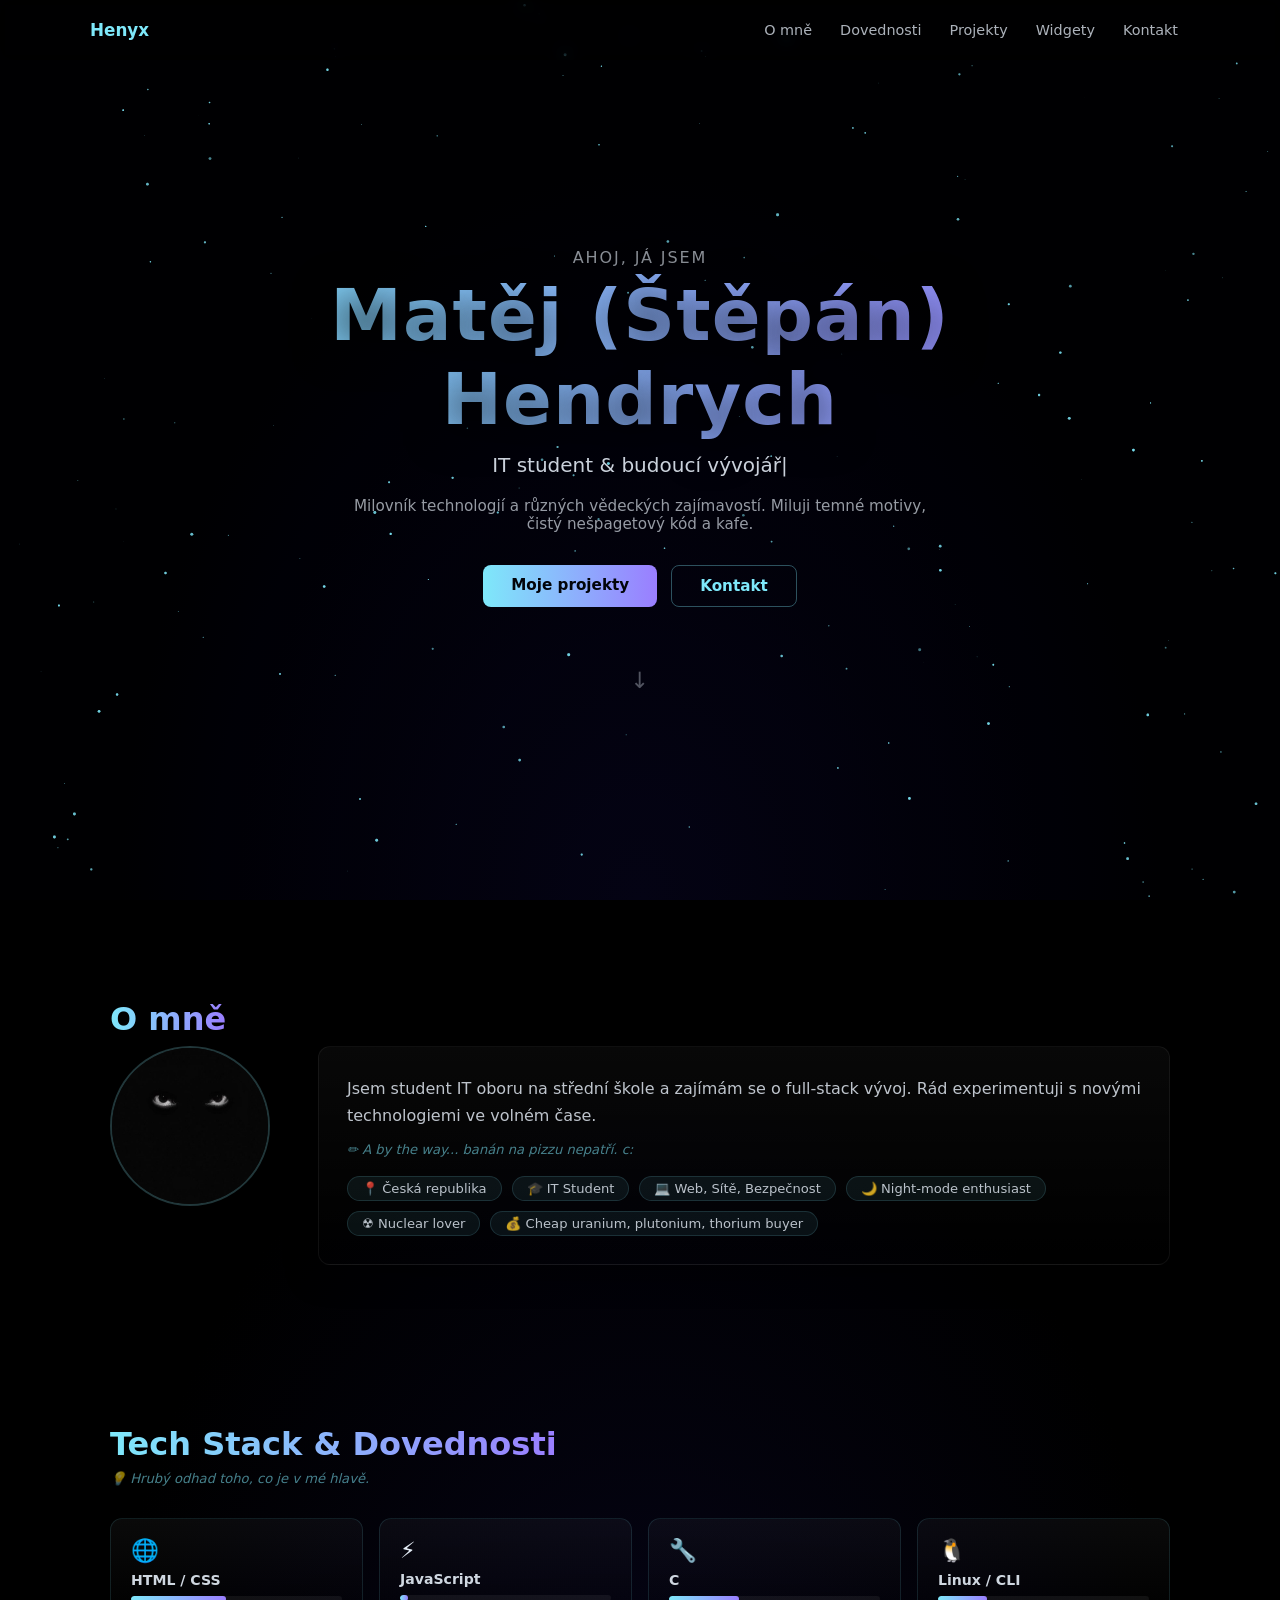
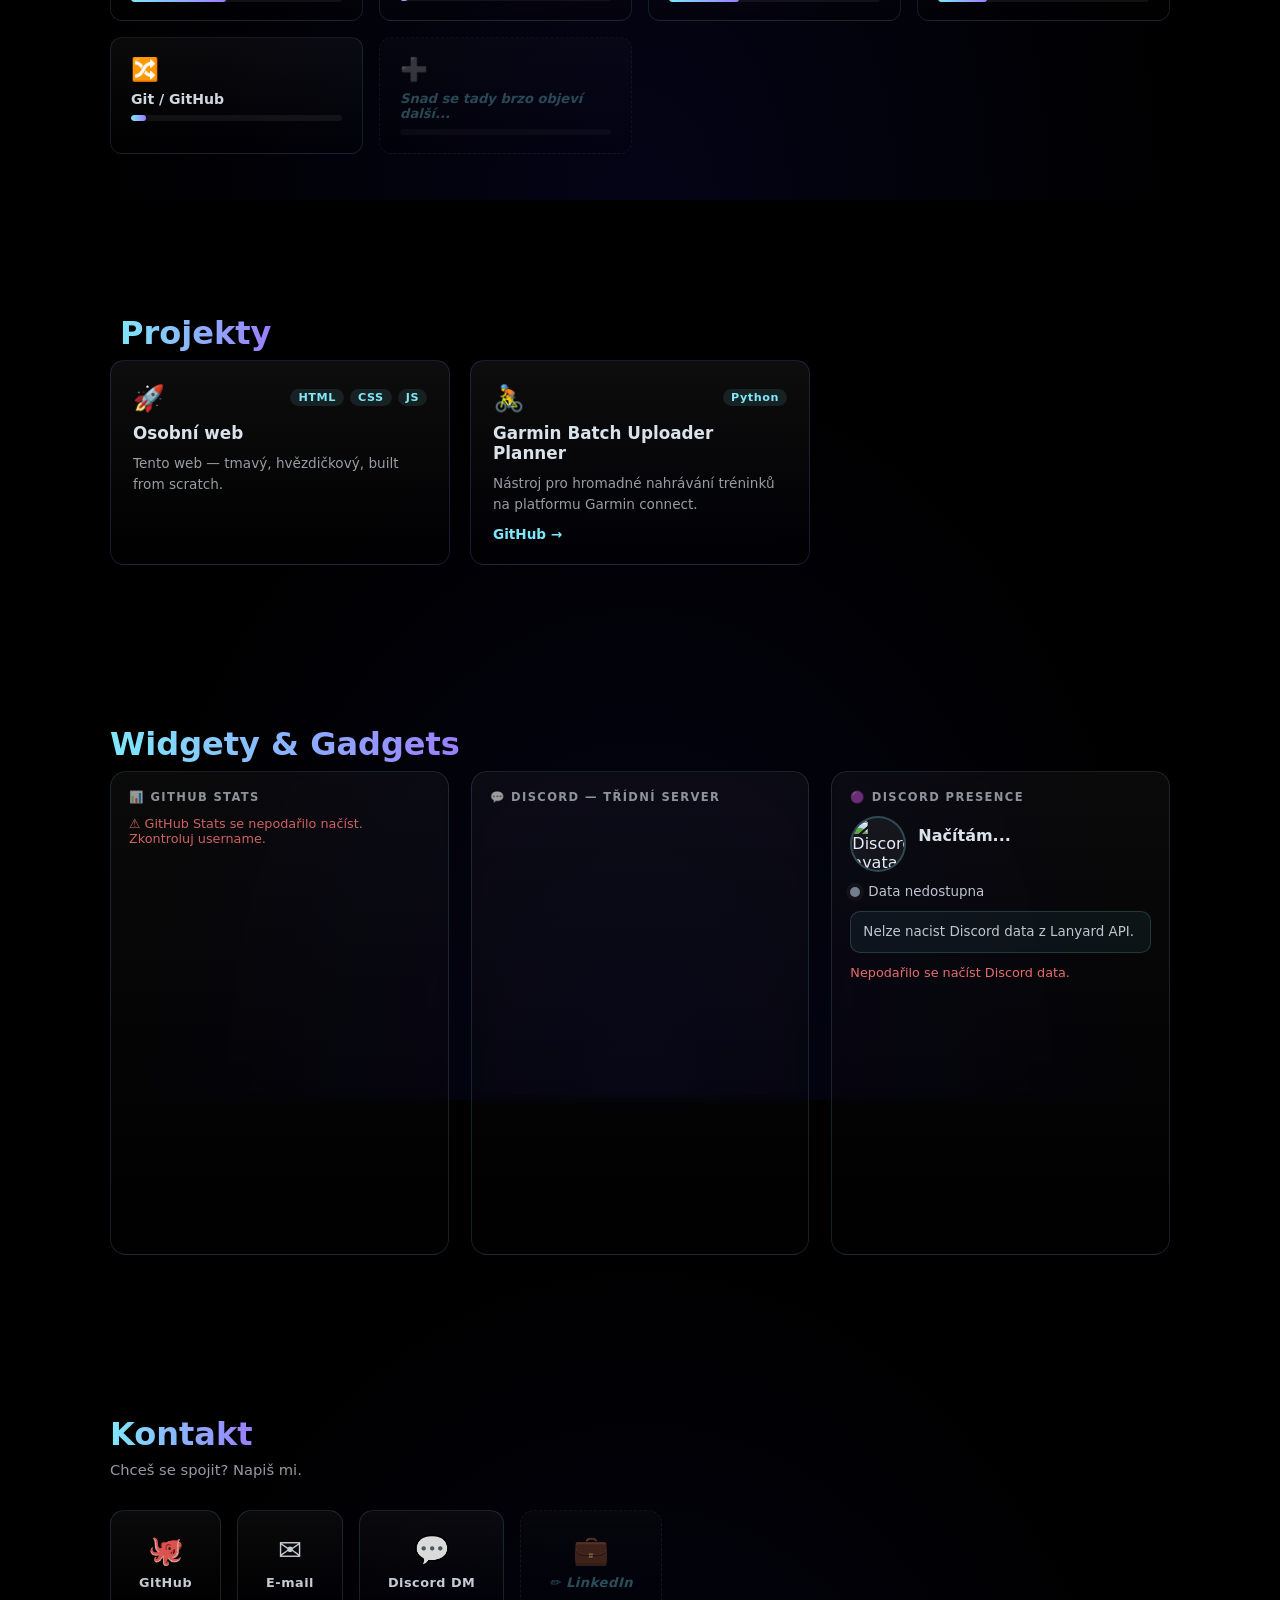
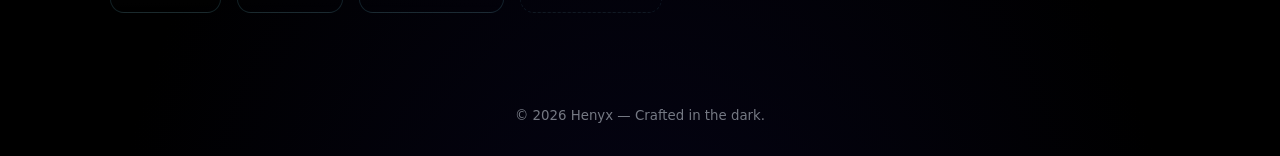
==== index.html @ 8e2908a2 "Cosmetic changes in Discord Presence and Github Stats" ====
<!DOCTYPE html>
<html lang="cs">

<head>
    <meta charset="utf-8">
    <meta name="viewport" content="width=device-width, initial-scale=1">
    <title>Henyx a.k.a. Štěpán</title>
    <link rel="stylesheet" href="style.css">
</head>

<body>
    <canvas id="starfield" aria-hidden="true"></canvas>

    <header class="site-header">
        <nav class="nav">
            <a class="logo" href="#hero">Henyx</a>
            <button class="nav-toggle" aria-label="Otevřít menu" aria-expanded="false">
                <span></span><span></span><span></span>
            </button>
            <div class="nav-links">
                <a href="#about">O mně</a>
                <a href="#skills">Dovednosti</a>
                <a href="#projects">Projekty</a>
                <a href="#gadgets">Widgety</a>
                <a href="#contact">Kontakt</a>
            </div>
        </nav>
    </header>

    <main class="content">

        <!-- ═══════════════════ HERO ═══════════════════ -->
        <section id="hero" class="hero">
            <p class="hero-eyebrow">Ahoj, já jsem</p>
            <h1 class="name">Matěj (Štěpán) Hendrych</h1>
            <p class="tag">
                IT student&nbsp;&amp;&nbsp;<span class="typewriter" id="typewriter"></span>
            </p>
            <p class="note">Milovník technologií a různých vědeckých zajímavostí. Miluji temné motivy, čistý nešpagetový
                kód a kafe.</p>
            <div class="hero-cta">
                <a class="btn btn--primary" href="#projects">Moje projekty</a>
                <a class="btn btn--ghost" href="#contact">Kontakt</a>
            </div>
            <div class="scroll-hint" aria-hidden="true">↓</div>
        </section>

        <!-- ═══════════════════ O MNĚ ═══════════════════ -->
        <section id="about" class="section">
            <h2 class="section-title">O mně</h2>
            <div class="about-grid">
                <img class="about-avatar" src="profilePicture.jpg" alt="Profilová fotka Matěje (Štěpána) Hendrycha">
                <div class="about-text panel">
                    <p>
                        Jsem student IT oboru na střední škole a zajímám se o full-stack vývoj.
                        Rád experimentuji s novými technologiemi ve volném čase.
                    </p>
                    <p class="placeholder-note">✏️ <em>A by the way... banán na pizzu nepatří.&nbsp;c:</em></p>
                    <ul class="about-facts">
                        <li>📍 Česká republika</li>
                        <li>🎓 IT Student</li>
                        <li>💻 Web, Sítě, Bezpečnost</li>
                        <li>🌙 Night-mode enthusiast</li>
                        <li>☢️ Nuclear lover</li>
                        <li>💰 Cheap uranium, plutonium, thorium buyer</li>
                    </ul>
                </div>
            </div>
        </section>

        <!-- ═══════════════════ DOVEDNOSTI ═══════════════════ -->
        <section id="skills" class="section">
            <h2 class="section-title">Tech Stack &amp; Dovednosti</h2>
            <p class="section-sub placeholder-note">💡 <em>Hrubý odhad toho, co je v mé hlavě.</em></p>
            <div class="skills-grid">
                <div class="skill-card">
                    <span class="skill-icon">🌐</span>
                    <span class="skill-name">HTML / CSS</span>
                    <div class="skill-bar" role="progressbar" aria-valuenow="80" aria-valuemin="0" aria-valuemax="100">
                        <div class="skill-fill" style="--pct:45%"></div>
                    </div>
                </div>
                <div class="skill-card">
                    <span class="skill-icon">⚡</span>
                    <span class="skill-name">JavaScript</span>
                    <div class="skill-bar" role="progressbar" aria-valuenow="65" aria-valuemin="0" aria-valuemax="100">
                        <div class="skill-fill" style="--pct:4%"></div>
                    </div>
                </div>
                <div class="skill-card">
                    <span class="skill-icon">🔧</span>
                    <span class="skill-name">C</span>
                    <div class="skill-bar" role="progressbar" aria-valuenow="55" aria-valuemin="0" aria-valuemax="100">
                        <div class="skill-fill" style="--pct:33%"></div>
                    </div>
                </div>
                <div class="skill-card">
                    <span class="skill-icon">🐧</span>
                    <span class="skill-name">Linux / CLI</span>
                    <div class="skill-bar" role="progressbar" aria-valuenow="60" aria-valuemin="0" aria-valuemax="100">
                        <div class="skill-fill" style="--pct:23%"></div>
                    </div>
                </div>
                <div class="skill-card">
                    <span class="skill-icon">🔀</span>
                    <span class="skill-name">Git / GitHub</span>
                    <div class="skill-bar" role="progressbar" aria-valuenow="70" aria-valuemin="0" aria-valuemax="100">
                        <div class="skill-fill" style="--pct:7%"></div>
                    </div>
                </div>
                <div class="skill-card skill-card--placeholder">
                    <span class="skill-icon">➕</span>
                    <span class="skill-name placeholder-note">Snad se tady brzo objeví další...</span>
                    <div class="skill-bar">
                        <div class="skill-fill" style="--pct:0%"></div>
                    </div>
                </div>
            </div>
        </section>

        <!-- ═══════════════════ PROJEKTY ═══════════════════ -->
        <section id="projects" class="section">
            <h2 class="section-title section-title--offset">Projekty</h2>
            <div class="projects-grid">
                <article class="project-card">
                    <div class="project-card__header">
                        <span class="project-icon">🚀</span>
                        <div class="project-tags">
                            <span class="tag-chip">HTML</span>
                            <span class="tag-chip">CSS</span>
                            <span class="tag-chip">JS</span>
                        </div>
                    </div>
                    <h3 class="project-title">Osobní web</h3>
                    <p class="project-desc">Tento web — tmavý, hvězdičkový, built from scratch.</p>
                </article>

                <article class="project-card">
                    <div class="project-card__header">
                        <span class="project-icon">🚴</span>
                        <div class="project-tags">
                            <span class="tag-chip">Python</span>
                        </div>
                    </div>
                    <h3 class="project-title">Garmin Batch Uploader Planner</h3>
                    <p class="project-desc">Nástroj pro hromadné nahrávání tréninků na platformu Garmin connect.</p>
                    <a class="project-link" href="https://github.com/stepanhendrych/garmin-batch-uploader-planner" target="_blank"
                        rel="noopener">GitHub →</a>
                </article>
            </div>
        </section>

        <!-- ═══════════════════ GADGETS / WIDGETY ═══════════════════ -->
        <section id="gadgets" class="section">
            <h2 class="section-title">Widgety &amp; Gadgets</h2>

            <div class="gadgets-grid">

                <!-- GitHub Stats -->
                <div class="gadget-card">
                    <div class="gadget-card__label">
                        <span>📊</span> GitHub Stats
                    </div>
                    <img class="github-stats-img"
                        src="https://github-readme-stats.vercel.app/api?username=stepanhendrych&show_icons=true&theme=dark"
                        alt="GitHub Stats" loading="lazy"
                        onerror="this.closest('.gadget-card').classList.add('gadget-card--error')">
                    <img class="github-stats-img"
                        src="https://github-readme-stats.vercel.app/api/top-langs/?username=stepanhendrych&layout=compact&theme=tokyonight&hide_border=true&bg_color=00000000&title_color=7ee8fa&text_color=e6eef8&langs_count=6"
                        alt="Nejpoužívanější jazyky" loading="lazy"
                        onerror="this.closest('.gadget-card').classList.add('gadget-card--error')">
                    <div class="gadget-card__error-msg">⚠️ GitHub Stats se nepodařilo načíst. Zkontroluj username.</div>
                </div>

                <!-- Discord -->
                <div class="gadget-card gadget-card--discord">
                    <div class="gadget-card__label"><span>💬</span> Discord — třídní server</div>
                    <iframe src="https://discord.com/widget?id=1414512026885034037&theme=dark" allowtransparency="true"
                        frameborder="0" title="Discord třídní server"
                        sandbox="allow-popups allow-popups-to-escape-sandbox allow-same-origin allow-scripts"
                        loading="lazy">
                    </iframe>
                </div>

                <!-- Discord Presence (Lanyard) -->
                <div class="gadget-card discord-presence" id="discord-presence">
                    <div class="gadget-card__label"><span>🟣</span> Discord Presence</div>
                    <div class="discord-presence__head">
                        <img class="discord-presence__avatar" id="discord-avatar" src="https://cdn.discordapp.com/embed/avatars/0.png"
                            alt="Discord avatar" loading="lazy">
                        <div>
                            <p class="discord-presence__name" id="discord-name">Načítám...</p>
                            <p class="discord-presence__username" id="discord-username">&nbsp;</p>
                        </div>
                    </div>
                    <div class="discord-presence__status-row">
                        <span class="discord-presence__status-dot" id="discord-status-dot"></span>
                        <span class="discord-presence__status" id="discord-status">Načítám stav...</span>
                    </div>
                    <p class="discord-presence__activity" id="discord-activity">Čekám na data z Lanyard API...</p>
                    <p class="discord-presence__error" id="discord-error" hidden>Nepodařilo se načíst Discord data.</p>
                </div>

            </div>
        </section>

        <!-- ═══════════════════ KONTAKT ═══════════════════ -->
        <section id="contact" class="section">
            <h2 class="section-title">Kontakt</h2>
            <p class="section-sub">Chceš se spojit? Napiš mi.</p>
            <div class="contact-links">
                <a class="contact-card" href="https://github.com/stepanhendrych" target="_blank" rel="noopener">
                    <span class="contact-card__icon">🐙</span>
                    <span class="contact-card__label">GitHub</span>
                </a>
                <a class="contact-card" href="mailto:it2531@sspu-opava.cz">
                    <span class="contact-card__icon">✉️</span>
                    <span class="contact-card__label">E-mail</span>
                </a>
                <a class="contact-card" href="discord://-/users/1417165070214889550"
                    aria-label="Discord DM">
                    <span class="contact-card__icon">💬</span>
                    <span class="contact-card__label">Discord DM</span>
                </a>
                <a class="contact-card contact-card--placeholder" href="#contact"
                    aria-label="LinkedIn placeholder — doplň odkaz">
                    <span class="contact-card__icon">💼</span>
                    <span class="contact-card__label placeholder-note">✏️ LinkedIn</span>
                </a>
            </div>
        </section>

    </main>

    <footer class="site-footer">
        <small>© <span id="year"></span> Henyx — Crafted in the dark.</small>
    </footer>

    <script src="script.js" defer></script>
</body>

</html>
---- style.css ----
:root {
  --accent: #7ee8fa; /* cyan-ish */
  --accent-2: #9a7eff; /* violet */
  --bg-1: #02040a;
  --bg-2: #050417;
  --glass: rgba(255, 255, 255, 0.04);
}

* {
  box-sizing: border-box;
}
html {
  scroll-behavior: smooth;
}
html,
body {
  height: 100%;
  margin: 0;
  font-family:
    Inter,
    system-ui,
    -apple-system,
    "Segoe UI",
    Roboto,
    "Helvetica Neue",
    Arial;
}
body {
  background: radial-gradient(ellipse at bottom, var(--bg-2) 0%, #000 60%);
  color: #e6eef8;
  overflow-x: hidden;
}

/* canvas starfield sits behind content */
#starfield {
  position: fixed;
  inset: 0;
  z-index: 0;
  display: block;
  width: 100%;
  height: 100%;
}

/* ── Header & Nav ── */
.site-header {
  position: fixed;
  top: 0;
  left: 0;
  right: 0;
  z-index: 3;
  padding: 18px 28px;
  background: linear-gradient(180deg, rgba(0, 0, 0, 0.35), transparent);
  backdrop-filter: blur(8px);
}
.nav {
  max-width: 1100px;
  margin: 0 auto;
  display: flex;
  align-items: center;
  justify-content: space-between;
}
.logo {
  color: var(--accent);
  text-decoration: none;
  font-weight: 700;
  font-size: 1.05rem;
  flex-shrink: 0;
}
.nav-links {
  display: flex;
  align-items: center;
  gap: 4px;
}
.nav-links a {
  color: rgba(230, 238, 248, 0.75);
  text-decoration: none;
  padding: 4px 12px;
  border-radius: 6px;
  font-size: 0.9rem;
  transition:
    color 0.2s,
    background 0.2s;
}
.nav-links a:hover {
  color: var(--accent);
  background: rgba(126, 232, 250, 0.08);
}
.nav-links a.active {
  color: var(--accent);
}

/* hamburger */
.nav-toggle {
  display: none;
  flex-direction: column;
  justify-content: space-between;
  width: 26px;
  height: 18px;
  background: none;
  border: none;
  cursor: pointer;
  padding: 0;
  z-index: 10;
}
.nav-toggle span {
  display: block;
  height: 2px;
  background: var(--accent);
  border-radius: 2px;
  transition:
    transform 0.3s,
    opacity 0.3s;
}
.nav-toggle.open span:nth-child(1) {
  transform: translateY(8px) rotate(45deg);
}
.nav-toggle.open span:nth-child(2) {
  opacity: 0;
}
.nav-toggle.open span:nth-child(3) {
  transform: translateY(-8px) rotate(-45deg);
}

/* ── Main layout ── */
.content {
  position: relative;
  z-index: 2;
  max-width: 1100px;
  margin: 0 auto;
  padding: 0 20px;
}

/* ── Sections ── */
.section {
  padding: 100px 0 60px;
}
.section-title {
  font-size: 2rem;
  font-weight: 700;
  margin: 0 0 8px;
  color: transparent;
  background: linear-gradient(90deg, var(--accent), var(--accent-2));
  -webkit-background-clip: text;
  background-clip: text;
  display: inline-block;
}
.section-title--offset {
  margin-left: 10px;
}
.section-sub {
  color: rgba(230, 238, 248, 0.65);
  font-size: 0.92rem;
  margin: 0 0 32px;
}

/* ── Hero ── */
.hero {
  min-height: 100vh;
  display: flex;
  flex-direction: column;
  align-items: center;
  justify-content: center;
  text-align: center;
  padding: 100px 20px 60px;
}
.hero-eyebrow {
  margin: 0 0 6px;
  font-size: 1rem;
  color: rgba(230, 238, 248, 0.6);
  letter-spacing: 0.12em;
  text-transform: uppercase;
}
.name {
  font-size: clamp(2.4rem, 6vw, 4.5rem);
  margin: 0 0 12px;
  letter-spacing: 1px;
  text-shadow: 0 8px 40px rgba(0, 0, 0, 0.85);
  color: transparent;
  background: linear-gradient(90deg, var(--accent), var(--accent-2));
  -webkit-background-clip: text;
  background-clip: text;
}
.tag {
  margin: 0 0 20px;
  color: rgba(230, 238, 248, 0.88);
  font-size: 1.25rem;
}
.note {
  margin: 0 0 32px;
  color: rgba(230, 238, 248, 0.65);
  max-width: 580px;
  font-size: 0.95rem;
}

.typewriter::after {
  content: "|";
  animation: blink 0.7s infinite;
}
@keyframes blink {
  0%,
  100% {
    opacity: 1;
  }
  50% {
    opacity: 0;
  }
}

.hero-cta {
  display: flex;
  gap: 14px;
  flex-wrap: wrap;
  justify-content: center;
  margin-bottom: 60px;
}
.btn {
  display: inline-block;
  padding: 11px 28px;
  border-radius: 8px;
  font-size: 0.95rem;
  font-weight: 600;
  text-decoration: none;
  transition:
    transform 0.15s,
    box-shadow 0.15s;
}
.btn--primary {
  background: linear-gradient(90deg, var(--accent), var(--accent-2));
  color: #02040a;
}
.btn--primary:hover {
  transform: translateY(-2px);
  box-shadow: 0 8px 28px rgba(126, 232, 250, 0.3);
}
.btn--ghost {
  border: 1px solid rgba(126, 232, 250, 0.35);
  color: var(--accent);
}
.btn--ghost:hover {
  background: rgba(126, 232, 250, 0.08);
  transform: translateY(-2px);
}

.scroll-hint {
  color: rgba(230, 238, 248, 0.35);
  font-size: 1.4rem;
  animation: bounce 2s infinite;
}
@keyframes bounce {
  0%,
  100% {
    transform: translateY(0);
  }
  50% {
    transform: translateY(8px);
  }
}

/* ── About ── */
.about-grid {
  display: grid;
  grid-template-columns: 180px 1fr;
  gap: 28px;
  align-items: start;
}
.about-avatar {
  width: 160px;
  height: 160px;
  border-radius: 50%;
  display: block;
  object-fit: cover;
  border: 2px solid rgba(126, 232, 250, 0.2);
  box-shadow: 0 18px 40px rgba(0, 0, 0, 0.28);
  background: var(--glass);
}
.about-text {
  padding: 22px 26px;
}
.about-text p {
  margin: 0 0 10px;
  color: rgba(230, 238, 248, 0.82);
  line-height: 1.7;
}
.about-facts {
  list-style: none;
  padding: 0;
  margin: 14px 0 0;
  display: flex;
  flex-wrap: wrap;
  gap: 10px;
}
.about-facts li {
  background: rgba(126, 232, 250, 0.07);
  border: 1px solid rgba(126, 232, 250, 0.14);
  border-radius: 999px;
  padding: 4px 14px;
  font-size: 0.82rem;
  color: rgba(230, 238, 248, 0.8);
}

/* ── Skills ── */
.skills-grid {
  display: grid;
  grid-template-columns: repeat(auto-fill, minmax(230px, 1fr));
  gap: 16px;
}
.skill-card {
  background: linear-gradient(
    180deg,
    rgba(255, 255, 255, 0.04),
    rgba(0, 0, 0, 0.2)
  );
  border: 1px solid rgba(126, 232, 250, 0.12);
  border-radius: 12px;
  padding: 18px 20px;
  display: flex;
  flex-direction: column;
  gap: 8px;
  transition:
    border-color 0.2s,
    box-shadow 0.2s;
}
.skill-card:hover {
  border-color: rgba(126, 232, 250, 0.3);
  box-shadow: 0 0 20px rgba(126, 232, 250, 0.08);
}
.skill-card--placeholder {
  opacity: 0.55;
  border-style: dashed;
}
.skill-icon {
  font-size: 1.4rem;
}
.skill-name {
  font-size: 0.88rem;
  font-weight: 600;
  color: rgba(230, 238, 248, 0.9);
}
.skill-bar {
  height: 6px;
  background: rgba(255, 255, 255, 0.06);
  border-radius: 999px;
  overflow: hidden;
}
.skill-fill {
  height: 100%;
  width: var(--pct);
  background: linear-gradient(90deg, var(--accent), var(--accent-2));
  border-radius: 999px;
  transition: width 1.2s cubic-bezier(0.2, 0.9, 0.2, 1);
}

/* ── Projects ── */
.projects-grid {
  display: grid;
  grid-template-columns: repeat(auto-fill, minmax(260px, 1fr));
  gap: 20px;
}
.project-card {
  background: linear-gradient(
    180deg,
    rgba(255, 255, 255, 0.05),
    rgba(0, 0, 0, 0.22)
  );
  border: 1px solid rgba(154, 126, 255, 0.18);
  border-radius: 14px;
  padding: 22px;
  display: flex;
  flex-direction: column;
  gap: 10px;
  transition:
    transform 0.2s,
    box-shadow 0.2s;
}
.project-card:hover {
  transform: translateY(-4px);
  box-shadow: 0 12px 40px rgba(154, 126, 255, 0.15);
}
.project-card__header {
  display: flex;
  align-items: center;
  justify-content: space-between;
}
.project-icon {
  font-size: 1.6rem;
}
.project-tags {
  display: flex;
  gap: 6px;
  flex-wrap: wrap;
}
.tag-chip {
  background: rgba(126, 232, 250, 0.1);
  color: var(--accent);
  font-size: 0.7rem;
  font-weight: 700;
  padding: 2px 8px;
  border-radius: 999px;
  letter-spacing: 0.05em;
}
.project-title {
  font-size: 1.05rem;
  font-weight: 700;
  margin: 0;
  color: rgba(230, 238, 248, 0.95);
}
.project-desc {
  font-size: 0.85rem;
  color: rgba(230, 238, 248, 0.65);
  margin: 0;
  line-height: 1.6;
  flex: 1;
}
.project-link {
  color: var(--accent);
  font-size: 0.85rem;
  font-weight: 600;
  text-decoration: none;
}
.project-link:hover {
  text-decoration: underline;
}

/* ── Gadgets ── */
.gadgets-grid {
  display: grid;
  grid-template-columns: repeat(auto-fill, minmax(320px, 1fr));
  gap: 22px;
}
.gadget-card {
  background: linear-gradient(
    180deg,
    rgba(255, 255, 255, 0.04),
    rgba(0, 0, 0, 0.25)
  );
  border: 1px solid rgba(126, 232, 250, 0.14);
  border-radius: 16px;
  padding: 18px;
  backdrop-filter: blur(6px);
  display: flex;
  flex-direction: column;
  gap: 12px;
}
.gadget-card--placeholder-widget {
  border-style: dashed;
  opacity: 0.75;
}
.gadget-card__label {
  font-size: 0.72rem;
  font-weight: 700;
  text-transform: uppercase;
  letter-spacing: 0.12em;
  color: rgba(230, 238, 248, 0.6);
  display: flex;
  align-items: center;
  gap: 6px;
}
.gadget-card__error-msg {
  display: none;
  font-size: 0.8rem;
  color: rgba(255, 120, 120, 0.8);
}
.gadget-card--error .gadget-card__error-msg {
  display: block;
}
.gadget-card--error .github-stats-img {
  display: none;
}

/* GitHub stats imgs */
.github-stats-img {
  display: block;
  width: 100%;
  border-radius: 10px;
}

/* Currently learning */
.learning-list {
  list-style: none;
  padding: 0;
  margin: 0;
  display: flex;
  flex-direction: column;
  gap: 10px;
}
.learning-list li {
  display: flex;
  align-items: center;
  gap: 8px;
  font-size: 0.85rem;
  color: rgba(230, 238, 248, 0.78);
}
.learning-dot {
  width: 8px;
  height: 8px;
  border-radius: 50%;
  background: var(--c);
  flex-shrink: 0;
}
.learning-progress {
  margin-left: auto;
  font-family: monospace;
  font-size: 0.8rem;
  color: rgba(230, 238, 248, 0.45);
}

/* Discord */
.gadget-card--discord iframe {
  width: 100%;
  height: 420px;
  border: 0;
  border-radius: 12px;
}

/* Discord presence */
.discord-presence__head {
  display: flex;
  align-items: center;
  gap: 12px;
}
.discord-presence__avatar {
  width: 56px;
  height: 56px;
  border-radius: 50%;
  border: 2px solid rgba(126, 232, 250, 0.25);
  background: rgba(255, 255, 255, 0.05);
  object-fit: cover;
}
.discord-presence__name {
  margin: 0;
  font-weight: 700;
  color: rgba(230, 238, 248, 0.95);
}
.discord-presence__username {
  margin: 2px 0 0;
  font-size: 0.82rem;
  color: rgba(230, 238, 248, 0.58);
}
.discord-presence__status-row {
  display: flex;
  align-items: center;
  gap: 8px;
}
.discord-presence__status-dot {
  width: 10px;
  height: 10px;
  border-radius: 50%;
  background: rgba(230, 238, 248, 0.35);
  box-shadow: 0 0 0 4px rgba(255, 255, 255, 0.04);
}
.discord-presence__status-dot.is-online {
  background: #3ba55d;
}
.discord-presence__status-dot.is-idle {
  background: #faa61a;
}
.discord-presence__status-dot.is-dnd {
  background: #ed4245;
}
.discord-presence__status-dot.is-offline {
  background: #747f8d;
}
.discord-presence__status {
  margin: 0;
  font-size: 0.84rem;
  color: rgba(230, 238, 248, 0.82);
}
.discord-presence__activity {
  margin: 0;
  padding: 10px 12px;
  border-radius: 10px;
  border: 1px solid rgba(126, 232, 250, 0.18);
  background: rgba(126, 232, 250, 0.06);
  color: rgba(230, 238, 248, 0.82);
  font-size: 0.84rem;
  line-height: 1.5;
  white-space: pre-line;
  overflow-wrap: anywhere;
}
.discord-presence__error {
  margin: 0;
  color: rgba(255, 120, 120, 0.9);
  font-size: 0.8rem;
}

/* Spotify */
.spotify-placeholder {
  display: flex;
  align-items: center;
  gap: 14px;
  padding: 12px;
  background: rgba(30, 215, 96, 0.05);
  border: 1px solid rgba(30, 215, 96, 0.2);
  border-radius: 12px;
}
.spotify-album-art {
  width: 52px;
  height: 52px;
  border-radius: 8px;
  background: rgba(255, 255, 255, 0.06);
  display: flex;
  align-items: center;
  justify-content: center;
  font-size: 1.5rem;
  flex-shrink: 0;
}
.spotify-info {
  flex: 1;
  display: flex;
  flex-direction: column;
  gap: 4px;
}
.spotify-track {
  font-weight: 600;
  font-size: 0.88rem;
  margin: 0;
}
.spotify-artist {
  font-size: 0.78rem;
  color: rgba(230, 238, 248, 0.55);
  margin: 0;
}
.spotify-bar {
  height: 4px;
  background: rgba(255, 255, 255, 0.08);
  border-radius: 999px;
  overflow: hidden;
}
.spotify-bar__fill {
  height: 100%;
  width: 35%;
  background: #1ed760;
  border-radius: 999px;
}
.gadget-hint {
  font-size: 0.75rem;
  color: rgba(230, 238, 248, 0.45);
  margin: 0;
  line-height: 1.6;
}
.gadget-hint a {
  color: var(--accent-2);
}

/* ── Contact ── */
.contact-links {
  display: flex;
  gap: 16px;
  flex-wrap: wrap;
}
.contact-card {
  display: flex;
  flex-direction: column;
  align-items: center;
  gap: 8px;
  padding: 22px 28px;
  background: linear-gradient(180deg, rgba(255, 255, 255, 0.04), transparent);
  border: 1px solid rgba(126, 232, 250, 0.14);
  border-radius: 14px;
  text-decoration: none;
  color: rgba(230, 238, 248, 0.85);
  transition:
    border-color 0.2s,
    transform 0.2s,
    box-shadow 0.2s;
  min-width: 100px;
}
.contact-card:hover {
  border-color: var(--accent);
  transform: translateY(-3px);
  box-shadow: 0 8px 28px rgba(126, 232, 250, 0.1);
}
.contact-card--placeholder {
  border-style: dashed;
  opacity: 0.6;
}
.contact-card__icon {
  font-size: 1.8rem;
}
.contact-card__label {
  font-size: 0.8rem;
  font-weight: 600;
  letter-spacing: 0.04em;
}

/* ── Placeholder styling ── */
.placeholder-note {
  color: rgba(126, 232, 250, 0.55) !important;
  font-style: italic;
  font-size: 0.82rem;
}
code {
  background: rgba(255, 255, 255, 0.07);
  padding: 1px 5px;
  border-radius: 4px;
  font-size: 0.85em;
}

/* ── Panel (shared glass card) ── */
.panel {
  background: linear-gradient(180deg, rgba(255, 255, 255, 0.03), transparent);
  padding: 28px;
  border-radius: 12px;
  margin: 0;
  box-shadow: 0 8px 30px rgba(0, 0, 0, 0.5);
  border: 1px solid rgba(255, 255, 255, 0.06);
}

/* ── Footer ── */
.site-footer {
  z-index: 2;
  position: relative;
  text-align: center;
  padding: 32px 8px;
  color: rgba(230, 238, 248, 0.5);
}

/* ── Animations ── */
.section {
  opacity: 0;
  transform: translateY(28px);
  transition:
    opacity 0.6s ease,
    transform 0.6s ease;
}
.section.visible {
  opacity: 1;
  transform: none;
}

/* ── Reduced motion ── */
@media (prefers-reduced-motion: reduce) {
  #starfield {
    opacity: 0.9;
  }
  html {
    scroll-behavior: auto;
  }
  .section {
    transition: none;
  }
  .btn {
    transition: none;
  }
  .site-header {
    backdrop-filter: none;
  }
}

/* ── Responsive ── */
@media (max-width: 768px) {
  .nav-toggle {
    display: flex;
  }
  .nav-links {
    display: none;
    flex-direction: column;
    gap: 0;
    position: fixed;
    top: 0;
    left: 0;
    right: 0;
    bottom: 0;
    background: rgba(2, 4, 10, 0.97);
    z-index: 9;
    align-items: center;
    justify-content: center;
  }
  .nav-links.open {
    display: flex;
  }
  .nav-links a {
    font-size: 1.4rem;
    padding: 16px 32px;
  }
  .about-grid {
    grid-template-columns: 1fr;
    justify-items: center;
  }
  .about-text {
    width: 100%;
  }
}
@media (max-width: 600px) {
  .name {
    font-size: 2.2rem;
  }
  .skills-grid {
    grid-template-columns: 1fr 1fr;
  }
  .projects-grid {
    grid-template-columns: 1fr;
  }
  .gadgets-grid {
    grid-template-columns: 1fr;
  }
  .contact-links {
    justify-content: center;
  }
}

/* focused links */
a:focus {
  outline: 2px dashed rgba(158, 200, 255, 0.18);
  outline-offset: 3px;
}
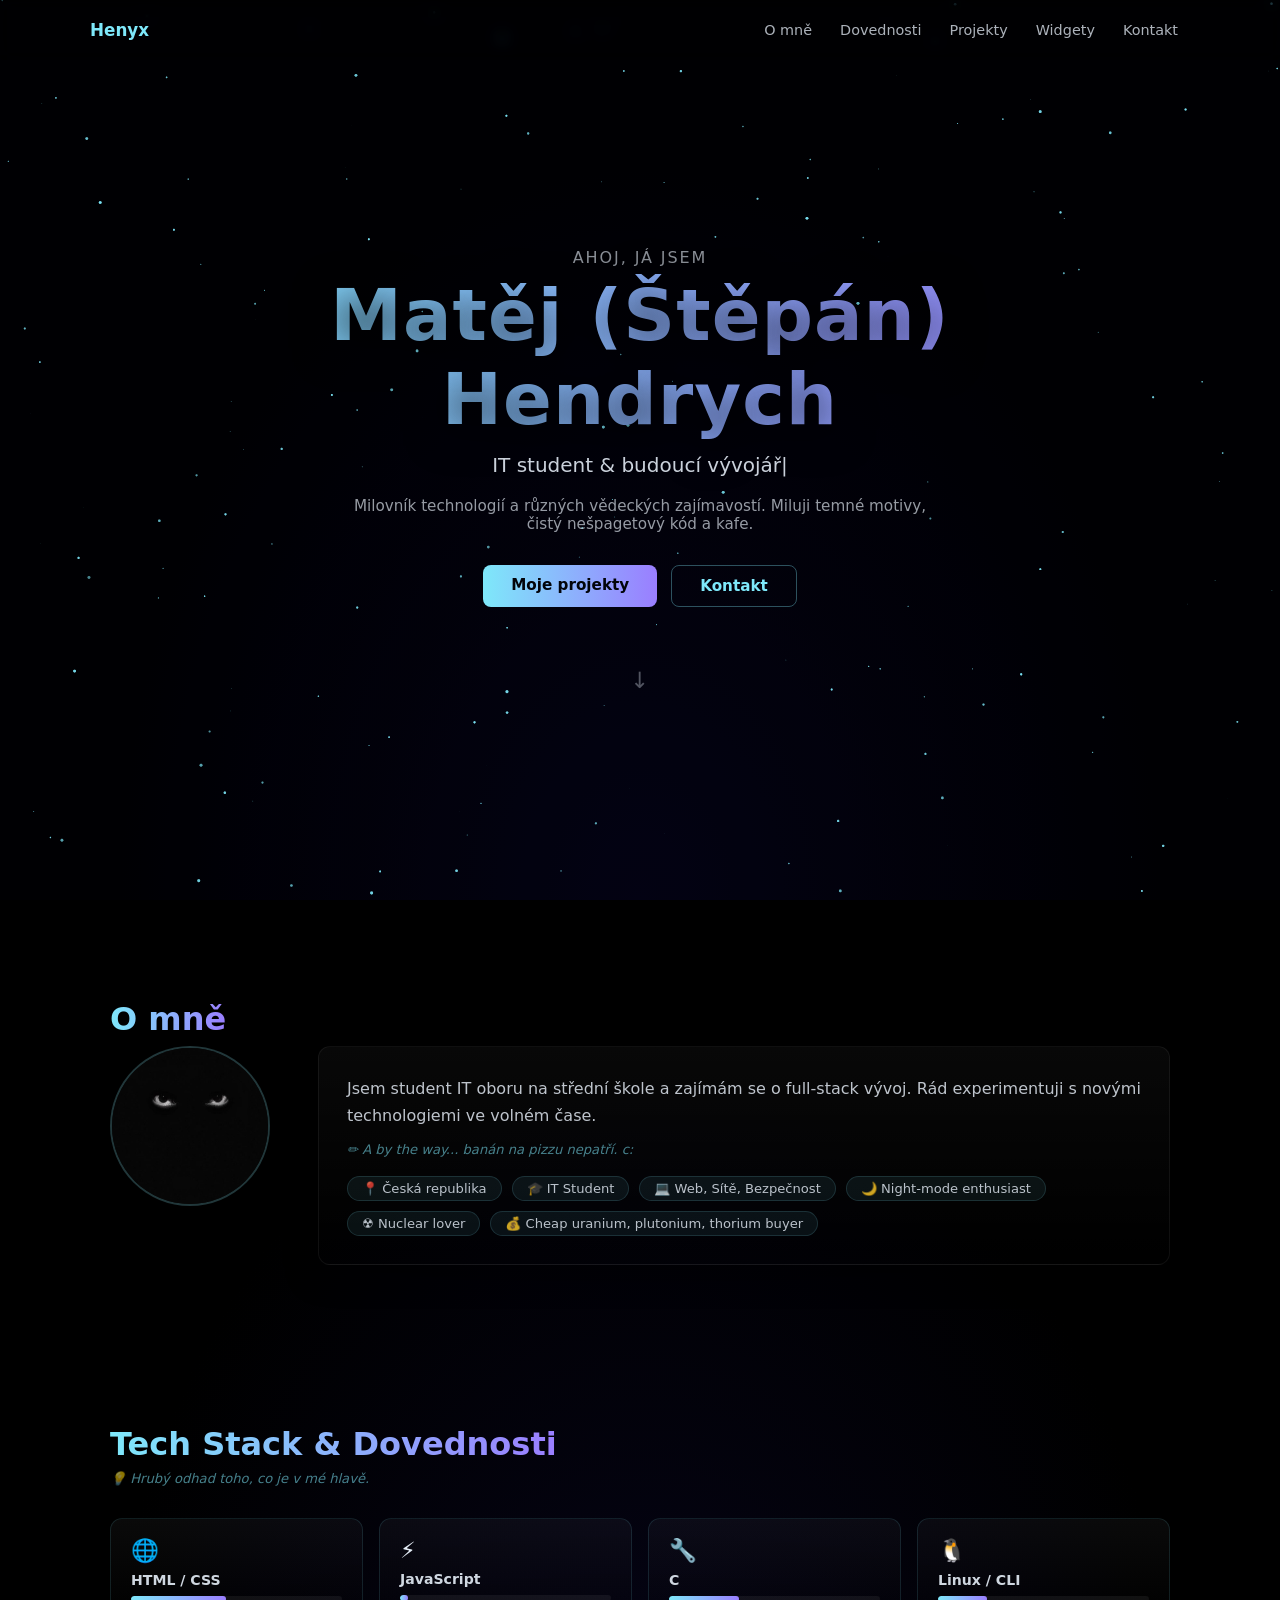
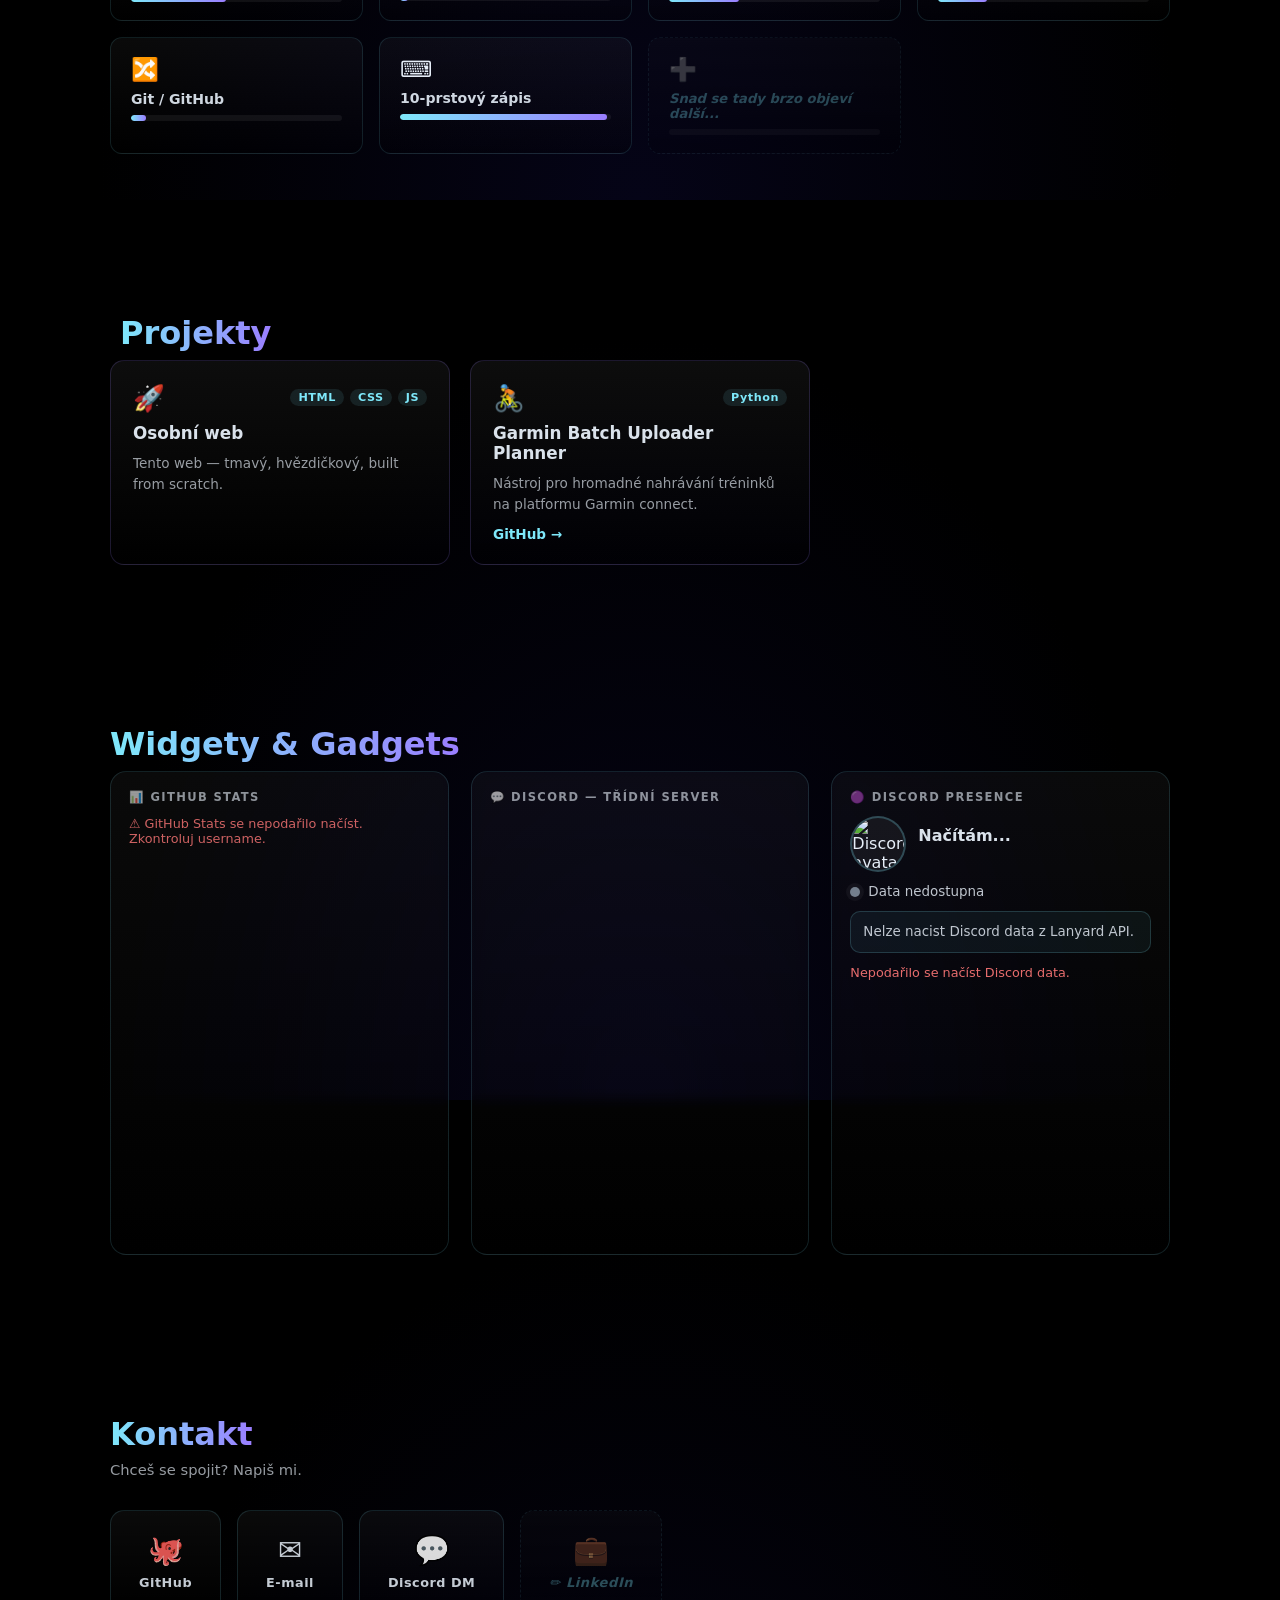
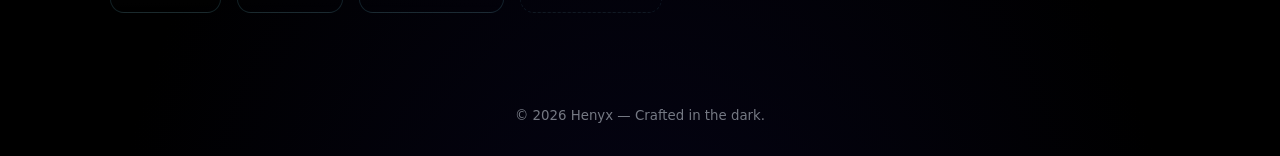
==== commit 2f912f2e: "sorts skills section layout and add new skill entry" ====
--- a/index.html
+++ b/index.html
@@ -73,48 +73,55 @@
             <h2 class="section-title">Tech Stack &amp; Dovednosti</h2>
             <p class="section-sub placeholder-note">💡 <em>Hrubý odhad toho, co je v mé hlavě.</em></p>
             <div class="skills-grid">
-                <div class="skill-card">
-                    <span class="skill-icon">🌐</span>
-                    <span class="skill-name">HTML / CSS</span>
-                    <div class="skill-bar" role="progressbar" aria-valuenow="80" aria-valuemin="0" aria-valuemax="100">
-                        <div class="skill-fill" style="--pct:45%"></div>
-                    </div>
-                </div>
-                <div class="skill-card">
-                    <span class="skill-icon">⚡</span>
-                    <span class="skill-name">JavaScript</span>
-                    <div class="skill-bar" role="progressbar" aria-valuenow="65" aria-valuemin="0" aria-valuemax="100">
-                        <div class="skill-fill" style="--pct:4%"></div>
-                    </div>
-                </div>
-                <div class="skill-card">
-                    <span class="skill-icon">🔧</span>
-                    <span class="skill-name">C</span>
-                    <div class="skill-bar" role="progressbar" aria-valuenow="55" aria-valuemin="0" aria-valuemax="100">
-                        <div class="skill-fill" style="--pct:33%"></div>
-                    </div>
-                </div>
-                <div class="skill-card">
-                    <span class="skill-icon">🐧</span>
-                    <span class="skill-name">Linux / CLI</span>
-                    <div class="skill-bar" role="progressbar" aria-valuenow="60" aria-valuemin="0" aria-valuemax="100">
-                        <div class="skill-fill" style="--pct:23%"></div>
-                    </div>
-                </div>
-                <div class="skill-card">
-                    <span class="skill-icon">🔀</span>
-                    <span class="skill-name">Git / GitHub</span>
-                    <div class="skill-bar" role="progressbar" aria-valuenow="70" aria-valuemin="0" aria-valuemax="100">
-                        <div class="skill-fill" style="--pct:7%"></div>
-                    </div>
-                </div>
-                <div class="skill-card skill-card--placeholder">
-                    <span class="skill-icon">➕</span>
-                    <span class="skill-name placeholder-note">Snad se tady brzo objeví další...</span>
-                    <div class="skill-bar">
-                        <div class="skill-fill" style="--pct:0%"></div>
-                    </div>
-                </div>
+            <div class="skill-card">
+                <span class="skill-icon">🌐</span>
+                <span class="skill-name">HTML / CSS</span>
+                <div class="skill-bar" role="progressbar" aria-valuenow="80" aria-valuemin="0" aria-valuemax="100">
+                <div class="skill-fill" style="--pct:45%"></div>
+                </div>
+            </div>
+            <div class="skill-card">
+                <span class="skill-icon">⚡</span>
+                <span class="skill-name">JavaScript</span>
+                <div class="skill-bar" role="progressbar" aria-valuenow="65" aria-valuemin="0" aria-valuemax="100">
+                <div class="skill-fill" style="--pct:4%"></div>
+                </div>
+            </div>
+            <div class="skill-card">
+                <span class="skill-icon">🔧</span>
+                <span class="skill-name">C</span>
+                <div class="skill-bar" role="progressbar" aria-valuenow="55" aria-valuemin="0" aria-valuemax="100">
+                <div class="skill-fill" style="--pct:33%"></div>
+                </div>
+            </div>
+            <div class="skill-card">
+                <span class="skill-icon">🐧</span>
+                <span class="skill-name">Linux / CLI</span>
+                <div class="skill-bar" role="progressbar" aria-valuenow="60" aria-valuemin="0" aria-valuemax="100">
+                <div class="skill-fill" style="--pct:23%"></div>
+                </div>
+            </div>
+            <div class="skill-card">
+                <span class="skill-icon">🔀</span>
+                <span class="skill-name">Git / GitHub</span>
+                <div class="skill-bar" role="progressbar" aria-valuenow="70" aria-valuemin="0" aria-valuemax="100">
+                <div class="skill-fill" style="--pct:7%"></div>
+                </div>
+            </div>
+            <div class="skill-card">
+                <span class="skill-icon">⌨️</span>
+                <span class="skill-name">10-prstový zápis</span>
+                <div class="skill-bar" role="progressbar" aria-valuenow="98" aria-valuemin="0" aria-valuemax="100">
+                <div class="skill-fill" style="--pct:98%"></div>
+                </div>
+            </div>
+            <div class="skill-card skill-card--placeholder">
+                <span class="skill-icon">➕</span>
+                <span class="skill-name placeholder-note">Snad se tady brzo objeví další...</span>
+                <div class="skill-bar">
+                <div class="skill-fill" style="--pct:0%"></div>
+                </div>
+            </div>
             </div>
         </section>
 
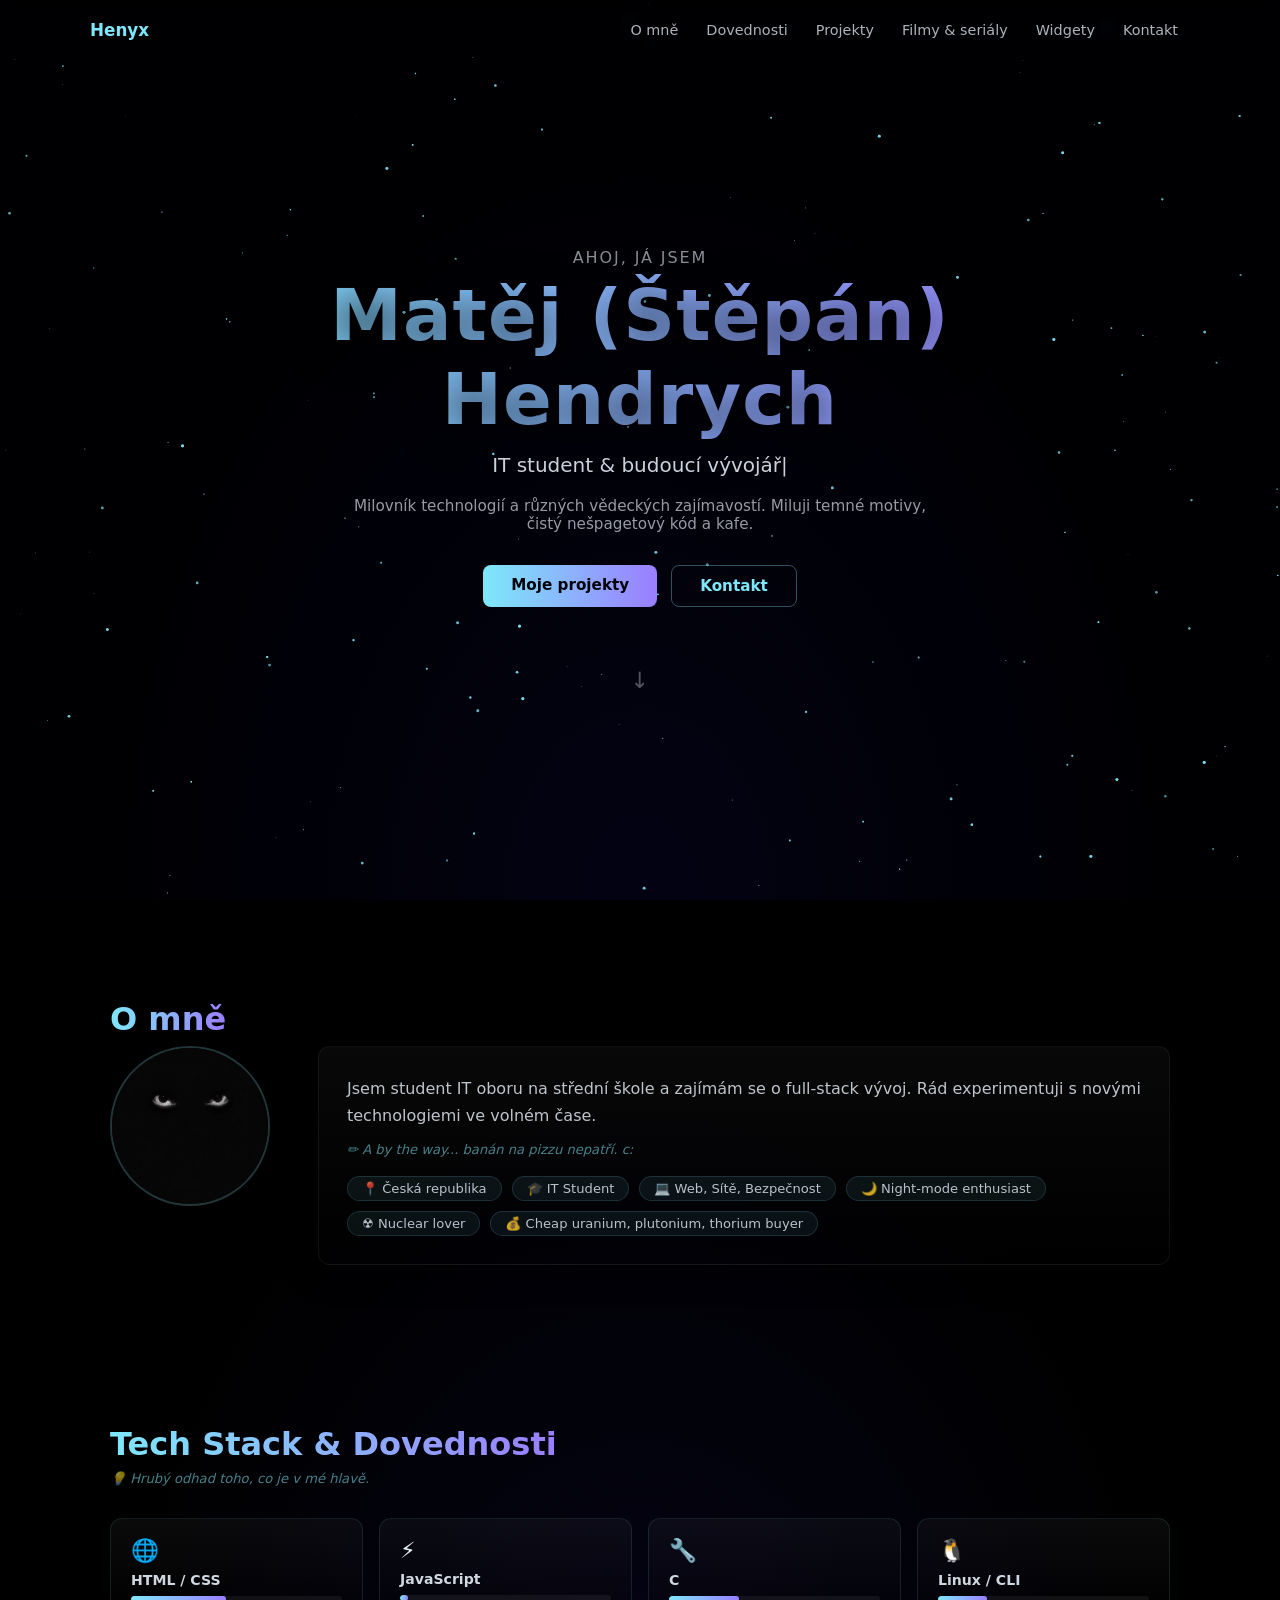
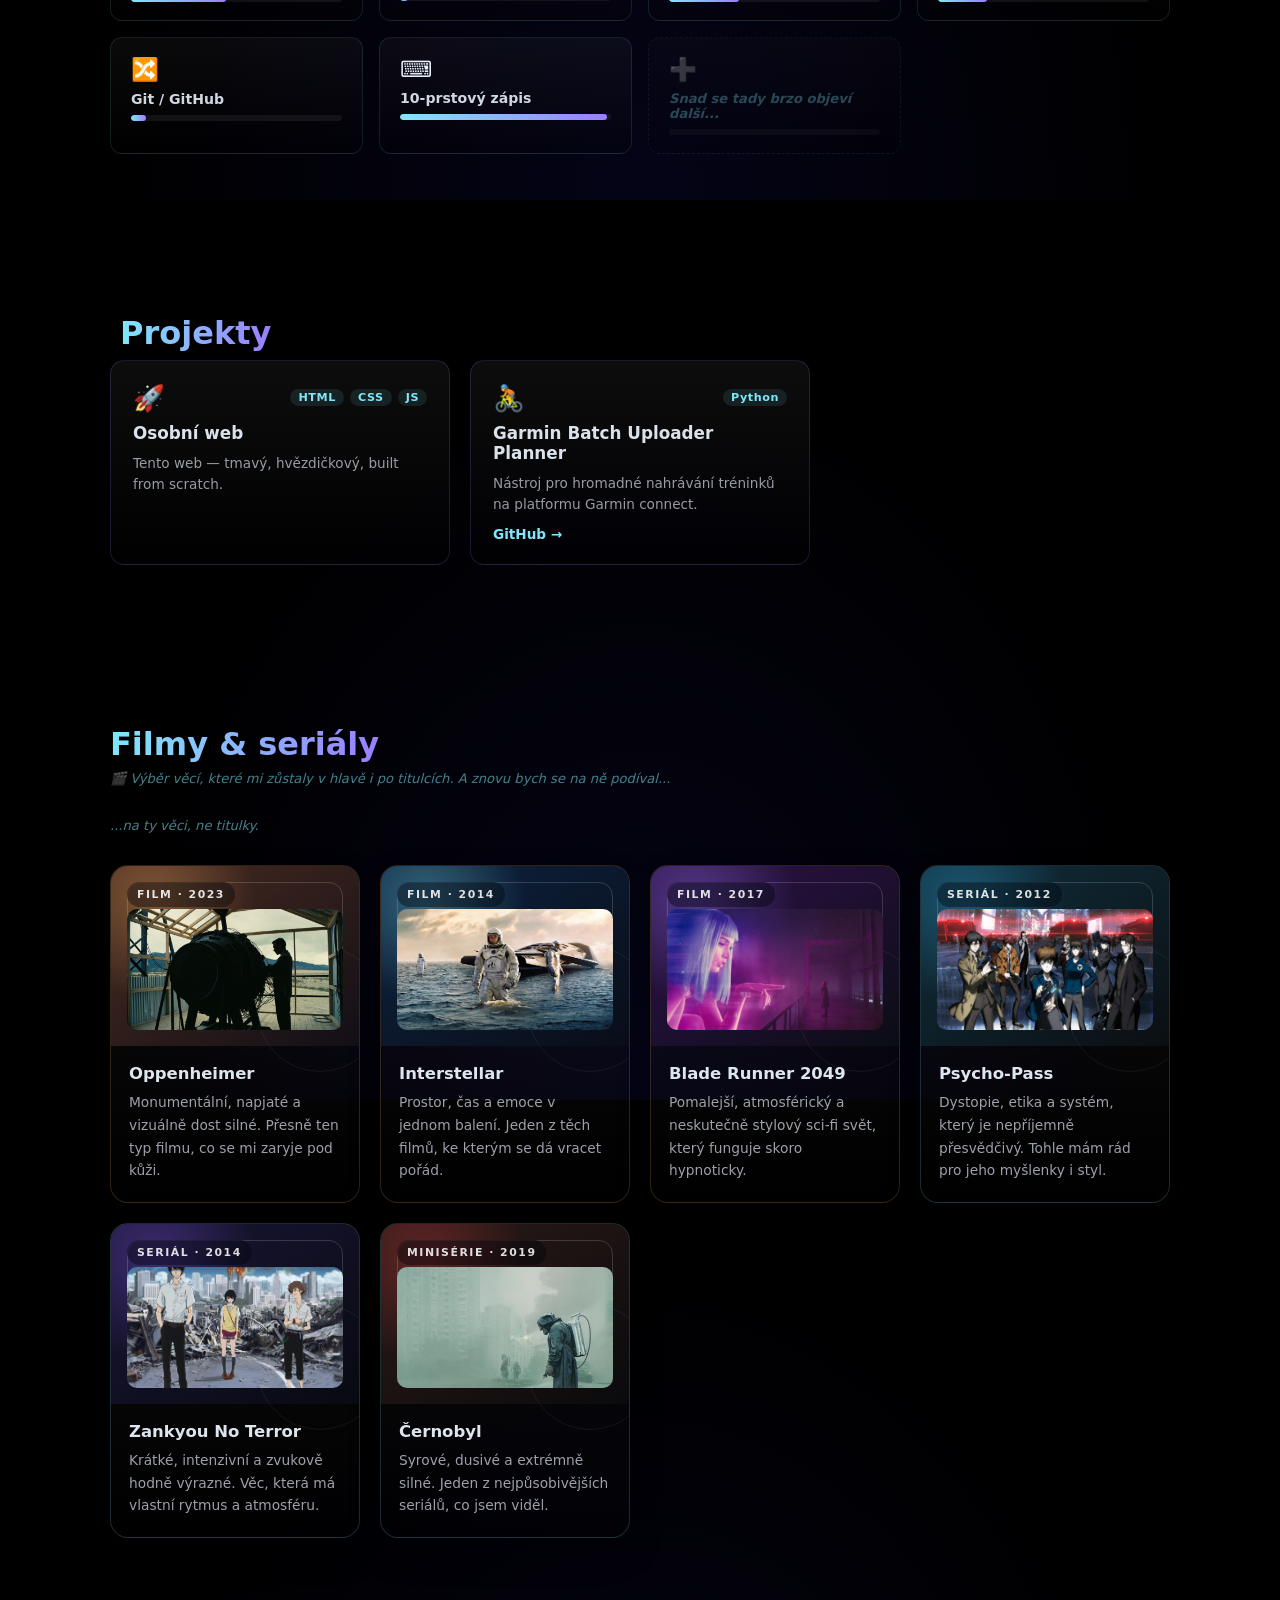
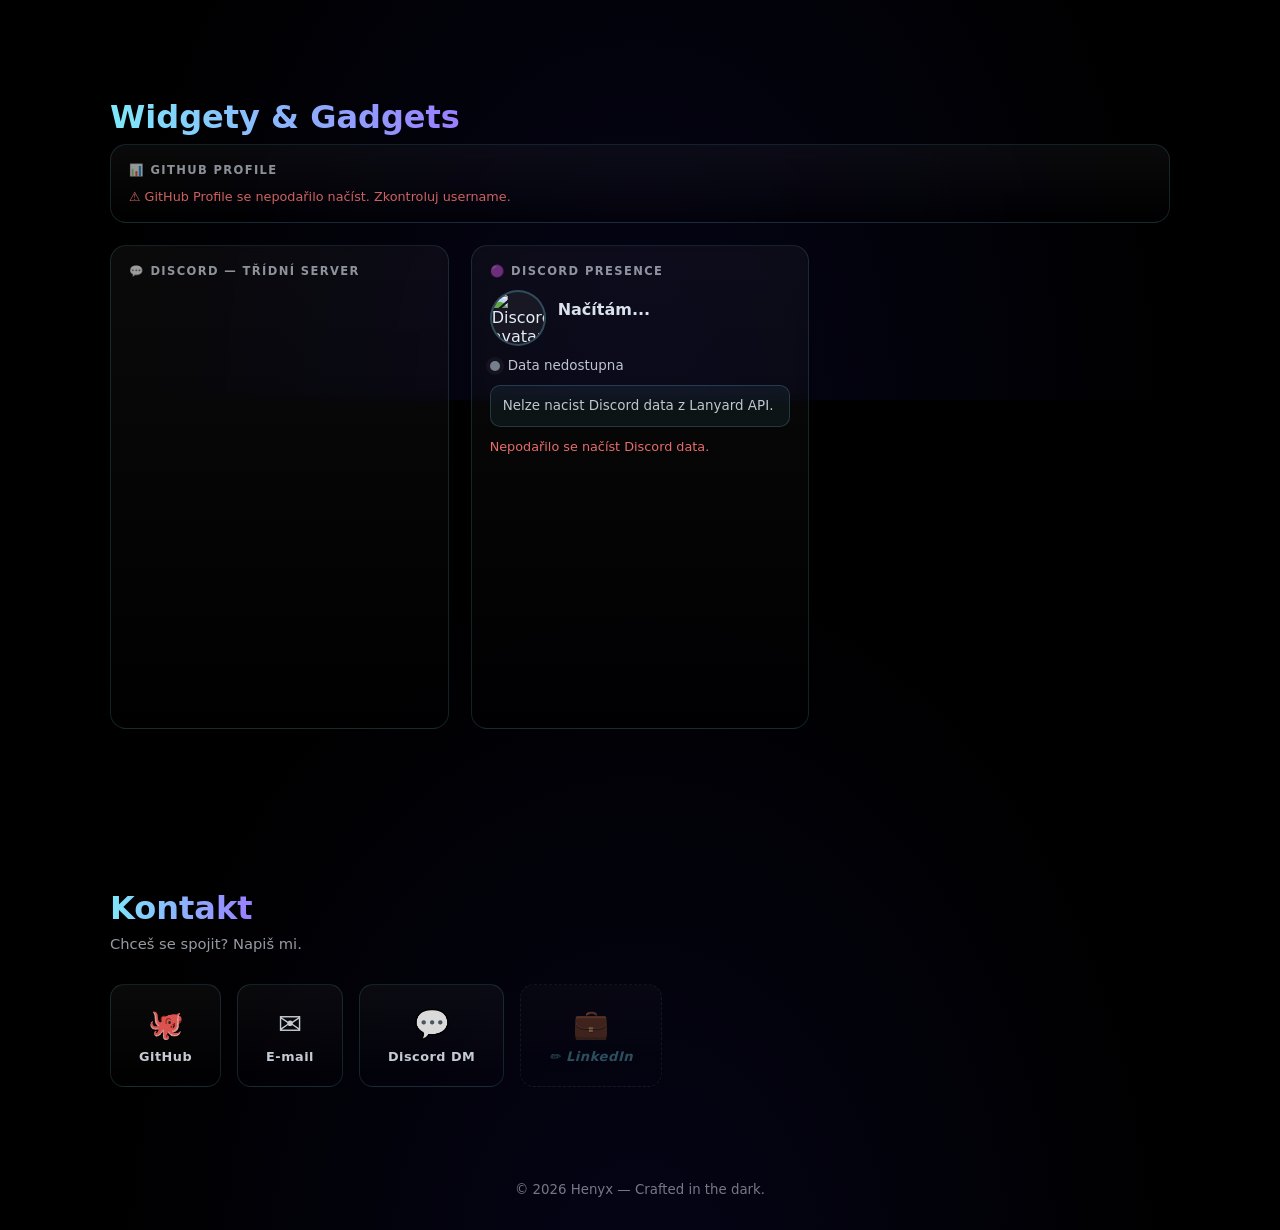
==== commit 8f52915d: "feat: movie and serial lists fix: github card" ====
--- a/index.html
+++ b/index.html
@@ -4,6 +4,8 @@
 <head>
     <meta charset="utf-8">
     <meta name="viewport" content="width=device-width, initial-scale=1">
+    <meta name="color-scheme" content="dark">
+    <meta name="theme-color" content="#02040a">
     <title>Henyx a.k.a. Štěpán</title>
     <link rel="stylesheet" href="style.css">
 </head>
@@ -21,6 +23,7 @@
                 <a href="#about">O mně</a>
                 <a href="#skills">Dovednosti</a>
                 <a href="#projects">Projekty</a>
+                <a href="#watchlist">Filmy &amp; seriály</a>
                 <a href="#gadgets">Widgety</a>
                 <a href="#contact">Kontakt</a>
             </div>
@@ -157,6 +160,81 @@
             </div>
         </section>
 
+        <!-- ═══════════════════ FILMY & SERIÁLY ═══════════════════ -->
+        <section id="watchlist" class="section">
+            <h2 class="section-title">Filmy &amp; seriály</h2>
+            <p class="section-sub placeholder-note">🎬 <em>Výběr věcí, které mi zůstaly v hlavě i po titulcích. A znovu bych se na ně podíval...</em></p>
+            <p class="section-sub placeholder-note"> <em> ...na ty věci, ne titulky.</em></p>
+
+            <div class="media-grid">
+                <article class="media-card media-card--film" style="--media-a:#4a2b20; --media-b:#120f16; --media-glow:rgba(248, 178, 96, 0.34);">
+                    <div class="media-card__poster">
+                        <span class="media-card__badge">Film · 2023</span>
+                        <img class="media-card__thumb" src="thumbnails/oppenheimer.jpg" alt="Oppenheimer náhled" loading="lazy">
+                    </div>
+                    <div class="media-card__body">
+                        <h3 class="media-card__title">Oppenheimer</h3>
+                        <p class="media-card__desc">Monumentální, napjaté a vizuálně dost silné. Přesně ten typ filmu, co se mi zaryje pod kůži.</p>
+                    </div>
+                </article>
+
+                <article class="media-card media-card--film" style="--media-a:#0c2340; --media-b:#0a0d18; --media-glow:rgba(126, 232, 250, 0.34);">
+                    <div class="media-card__poster">
+                        <span class="media-card__badge">Film · 2014</span>
+                        <img class="media-card__thumb" src="thumbnails/interstellar.webp" alt="Interstellar náhled" loading="lazy">
+                    </div>
+                    <div class="media-card__body">
+                        <h3 class="media-card__title">Interstellar</h3>
+                        <p class="media-card__desc">Prostor, čas a emoce v jednom balení. Jeden z těch filmů, ke kterým se dá vracet pořád.</p>
+                    </div>
+                </article>
+
+                <article class="media-card media-card--film" style="--media-a:#30124b; --media-b:#0b0d15; --media-glow:rgba(154, 126, 255, 0.35);">
+                    <div class="media-card__poster">
+                        <span class="media-card__badge">Film · 2017</span>
+                        <img class="media-card__thumb" src="thumbnails/bladeRunner2049.jpg" alt="Blade Runner 2049 náhled" loading="lazy">
+                    </div>
+                    <div class="media-card__body">
+                        <h3 class="media-card__title">Blade Runner 2049</h3>
+                        <p class="media-card__desc">Pomalejší, atmosférický a neskutečně stylový sci-fi svět, který funguje skoro hypnoticky.</p>
+                    </div>
+                </article>
+
+                <article class="media-card media-card--series" style="--media-a:#102f3d; --media-b:#0b0f12; --media-glow:rgba(56, 189, 248, 0.3);">
+                    <div class="media-card__poster">
+                        <span class="media-card__badge">Seriál · 2012</span>
+                        <img class="media-card__thumb" src="thumbnails/psychoPass.png" alt="Psycho-Pass náhled" loading="lazy">
+                    </div>
+                    <div class="media-card__body">
+                        <h3 class="media-card__title">Psycho-Pass</h3>
+                        <p class="media-card__desc">Dystopie, etika a systém, který je nepříjemně přesvědčivý. Tohle mám rád pro jeho myšlenky i styl.</p>
+                    </div>
+                </article>
+
+                <article class="media-card media-card--series" style="--media-a:#1a1636; --media-b:#080a11; --media-glow:rgba(139, 92, 246, 0.32);">
+                    <div class="media-card__poster">
+                        <span class="media-card__badge">Seriál · 2014</span>
+                        <img class="media-card__thumb" src="thumbnails/ZankyouMoTerror.jpg" alt="Zankyou No Terror náhled" loading="lazy">
+                    </div>
+                    <div class="media-card__body">
+                        <h3 class="media-card__title">Zankyou No Terror</h3>
+                        <p class="media-card__desc">Krátké, intenzivní a zvukově hodně výrazné. Věc, která má vlastní rytmus a atmosféru.</p>
+                    </div>
+                </article>
+
+                <article class="media-card media-card--series" style="--media-a:#2d1b19; --media-b:#0a0a0c; --media-glow:rgba(239, 68, 68, 0.28);">
+                    <div class="media-card__poster">
+                        <span class="media-card__badge">Minisérie · 2019</span>
+                        <img class="media-card__thumb" src="thumbnails/chernobyl.jpg" alt="Černobyl náhled" loading="lazy">
+                    </div>
+                    <div class="media-card__body">
+                        <h3 class="media-card__title">Černobyl</h3>
+                        <p class="media-card__desc">Syrové, dusivé a extrémně silné. Jeden z nejpůsobivějších seriálů, co jsem viděl.</p>
+                    </div>
+                </article>
+            </div>
+        </section>
+
         <!-- ═══════════════════ GADGETS / WIDGETY ═══════════════════ -->
         <section id="gadgets" class="section">
             <h2 class="section-title">Widgety &amp; Gadgets</h2>
@@ -164,19 +242,15 @@
             <div class="gadgets-grid">
 
                 <!-- GitHub Stats -->
-                <div class="gadget-card">
+                <div class="gadget-card gadget-card--wide">
                     <div class="gadget-card__label">
-                        <span>📊</span> GitHub Stats
+                        <span>📊</span> GitHub Profile
                     </div>
                     <img class="github-stats-img"
-                        src="https://github-readme-stats.vercel.app/api?username=stepanhendrych&show_icons=true&theme=dark"
-                        alt="GitHub Stats" loading="lazy"
+                        src="https://github-profile-summary-cards.vercel.app/api/cards/profile-details?username=stepanhendrych&theme=transparent"
+                        alt="GitHub profile details" loading="lazy"
                         onerror="this.closest('.gadget-card').classList.add('gadget-card--error')">
-                    <img class="github-stats-img"
-                        src="https://github-readme-stats.vercel.app/api/top-langs/?username=stepanhendrych&layout=compact&theme=tokyonight&hide_border=true&bg_color=00000000&title_color=7ee8fa&text_color=e6eef8&langs_count=6"
-                        alt="Nejpoužívanější jazyky" loading="lazy"
-                        onerror="this.closest('.gadget-card').classList.add('gadget-card--error')">
-                    <div class="gadget-card__error-msg">⚠️ GitHub Stats se nepodařilo načíst. Zkontroluj username.</div>
+                    <div class="gadget-card__error-msg">⚠️ GitHub Profile se nepodařilo načíst. Zkontroluj username.</div>
                 </div>
 
                 <!-- Discord -->
--- a/style.css
+++ b/style.css
@@ -1,4 +1,5 @@
 :root {
+  color-scheme: dark;
   --accent: #7ee8fa; /* cyan-ish */
   --accent-2: #9a7eff; /* violet */
   --bg-1: #02040a;
@@ -11,6 +12,7 @@
 }
 html {
   scroll-behavior: smooth;
+  color-scheme: dark;
 }
 html,
 body {
@@ -29,6 +31,7 @@
   background: radial-gradient(ellipse at bottom, var(--bg-2) 0%, #000 60%);
   color: #e6eef8;
   overflow-x: hidden;
+  color-scheme: dark;
 }
 
 /* canvas starfield sits behind content */
@@ -421,6 +424,119 @@
   text-decoration: underline;
 }
 
+/* ── Media watchlist ── */
+.media-grid {
+  display: grid;
+  grid-template-columns: repeat(auto-fill, minmax(240px, 1fr));
+  gap: 20px;
+}
+.media-card {
+  overflow: hidden;
+  border-radius: 18px;
+  border: 1px solid rgba(126, 232, 250, 0.14);
+  background: linear-gradient(180deg, rgba(255, 255, 255, 0.05), rgba(0, 0, 0, 0.26));
+  box-shadow: 0 16px 34px rgba(0, 0, 0, 0.2);
+  transition:
+    transform 0.2s,
+    box-shadow 0.2s,
+    border-color 0.2s;
+}
+.media-card:hover {
+  transform: translateY(-4px);
+  box-shadow: 0 20px 42px rgba(0, 0, 0, 0.28);
+  border-color: rgba(126, 232, 250, 0.28);
+}
+.media-card__poster {
+  position: relative;
+  min-height: 180px;
+  padding: 16px;
+  display: flex;
+  flex-direction: column;
+  align-items: flex-start;
+  justify-content: space-between;
+  background:
+    radial-gradient(circle at 18% 20%, var(--media-glow), transparent 40%),
+    linear-gradient(145deg, var(--media-a), var(--media-b));
+  isolation: isolate;
+}
+.media-card__poster::before {
+  content: "";
+  position: absolute;
+  inset: 16px;
+  border: 1px solid rgba(255, 255, 255, 0.16);
+  border-radius: 14px;
+  z-index: 0;
+}
+.media-card__poster::after {
+  content: "";
+  position: absolute;
+  right: -24px;
+  bottom: -26px;
+  width: 124px;
+  height: 124px;
+  border-radius: 50%;
+  border: 1px solid rgba(255, 255, 255, 0.18);
+  opacity: 0.35;
+}
+.media-card__badge {
+  position: relative;
+  z-index: 1;
+  display: inline-flex;
+  align-items: center;
+  gap: 6px;
+  font-size: 0.68rem;
+  text-transform: uppercase;
+  letter-spacing: 0.14em;
+  font-weight: 700;
+  padding: 6px 10px;
+  border-radius: 999px;
+  background: rgba(2, 4, 10, 0.42);
+  color: rgba(255, 255, 255, 0.86);
+  backdrop-filter: blur(8px);
+}
+.media-card__thumb {
+  position: relative;
+  z-index: 1;
+  width: 100%;
+  aspect-ratio: 16 / 9;
+  object-fit: cover;
+  display: block;
+  margin-top: auto;
+  border-radius: 10px;
+}
+.media-card__symbol {
+  position: absolute;
+  right: 18px;
+  bottom: 18px;
+  z-index: 1;
+  font-size: 4rem;
+  font-weight: 700;
+  line-height: 1;
+  color: rgba(255, 255, 255, 0.24);
+  text-shadow: 0 0 24px rgba(255, 255, 255, 0.08);
+}
+.media-card__body {
+  padding: 18px 18px 20px;
+}
+.media-card__title {
+  margin: 0 0 8px;
+  font-size: 1.03rem;
+  font-weight: 700;
+  color: rgba(230, 238, 248, 0.96);
+}
+.media-card__desc {
+  margin: 0;
+  color: rgba(230, 238, 248, 0.68);
+  line-height: 1.65;
+  font-size: 0.86rem;
+}
+.media-card--film {
+  border-color: rgba(248, 178, 96, 0.18);
+}
+.media-card--series {
+  border-color: rgba(126, 232, 250, 0.18);
+}
+
 /* ── Gadgets ── */
 .gadgets-grid {
   display: grid;
@@ -441,6 +557,9 @@
   flex-direction: column;
   gap: 12px;
 }
+.gadget-card--wide {
+  grid-column: 1 / -1;
+}
 .gadget-card--placeholder-widget {
   border-style: dashed;
   opacity: 0.75;
@@ -471,6 +590,8 @@
 .github-stats-img {
   display: block;
   width: 100%;
+  max-width: none;
+  height: auto;
   border-radius: 10px;
 }
 
@@ -794,6 +915,9 @@
   .gadgets-grid {
     grid-template-columns: 1fr;
   }
+  .gadget-card--wide {
+    grid-column: auto;
+  }
   .contact-links {
     justify-content: center;
   }
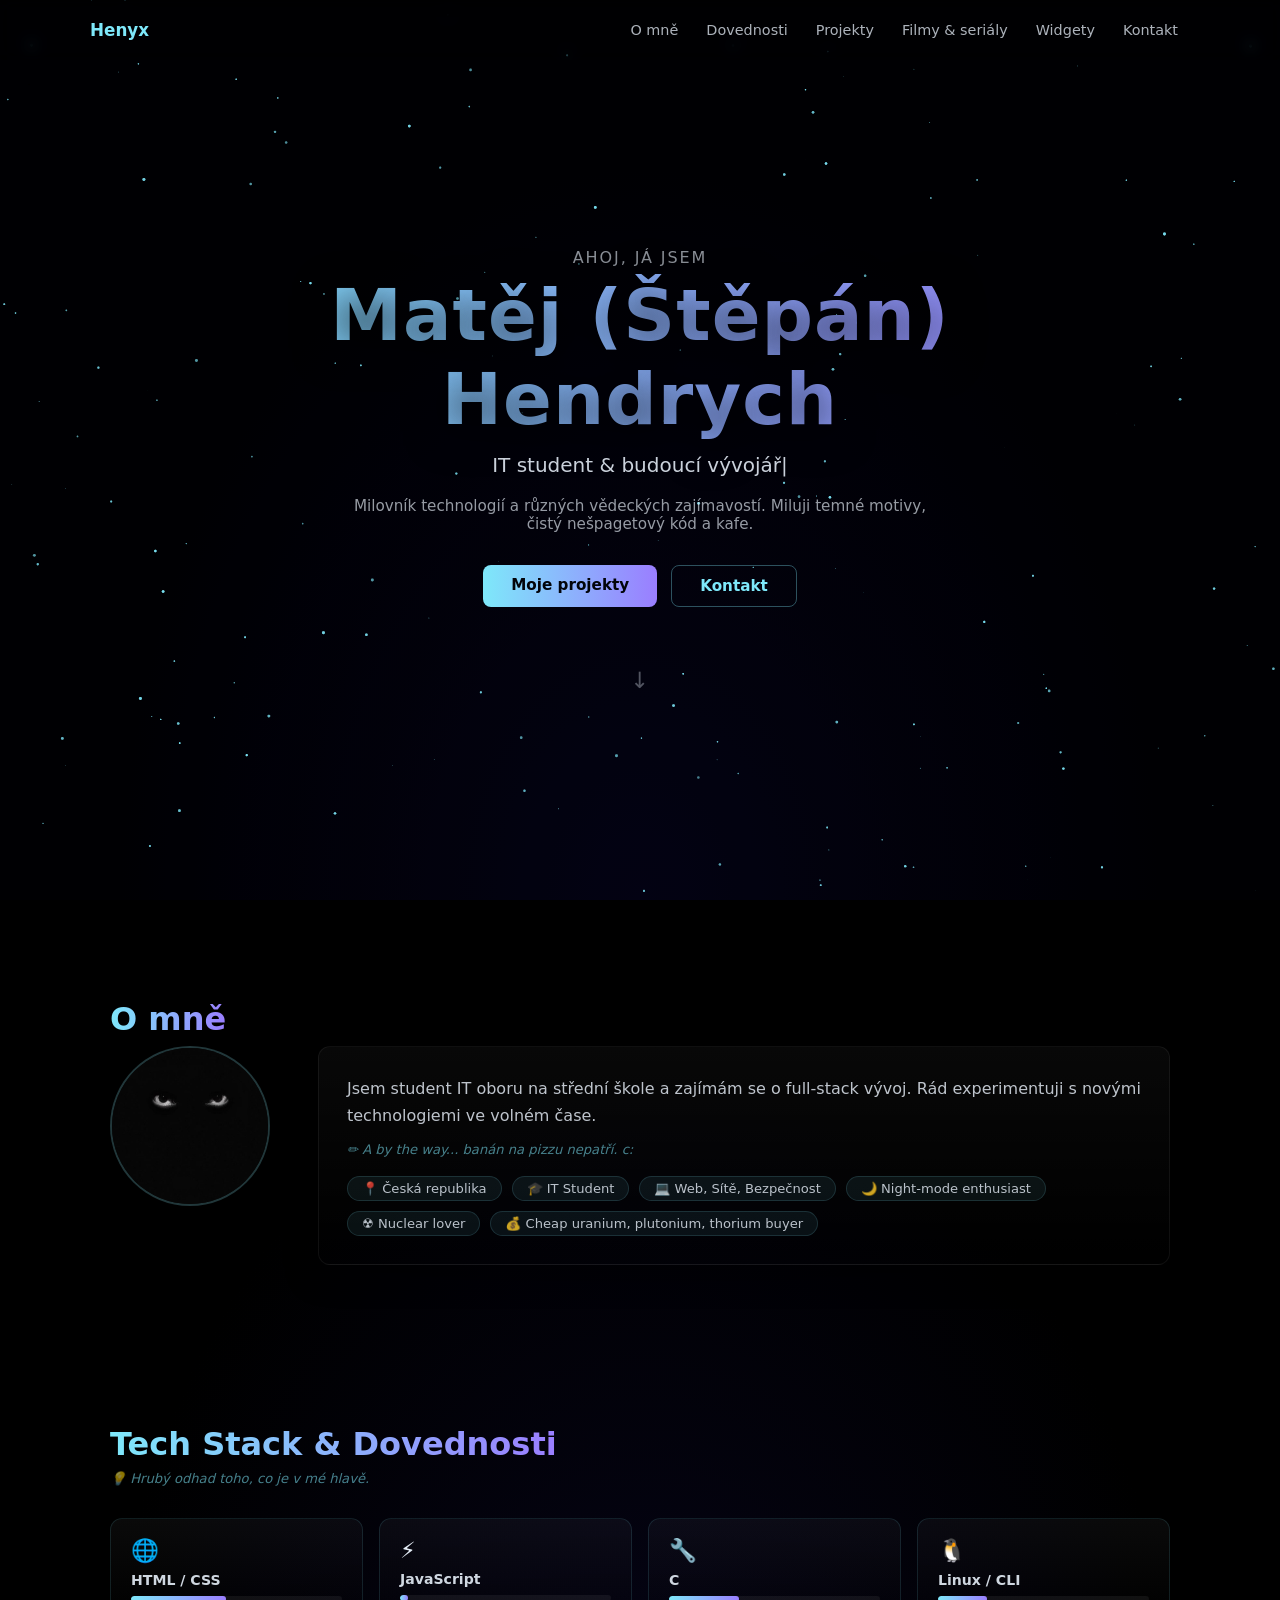
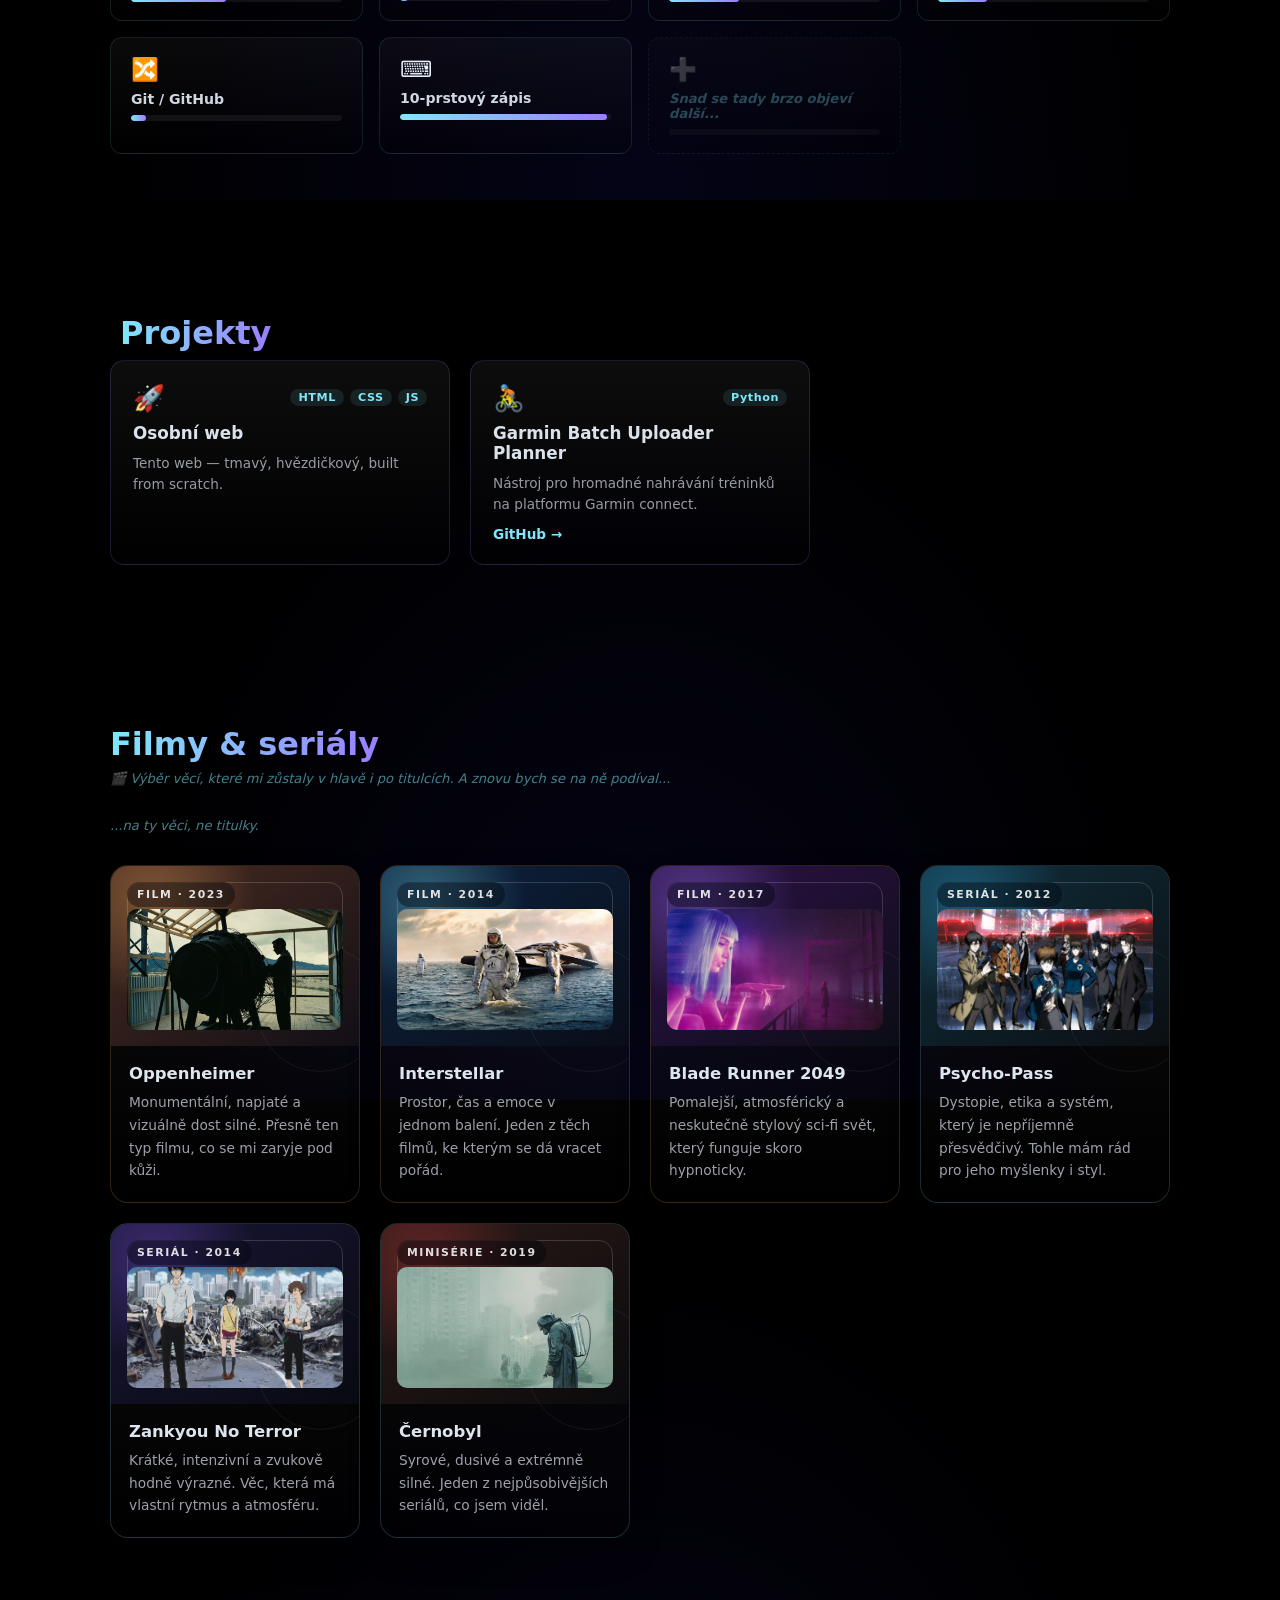
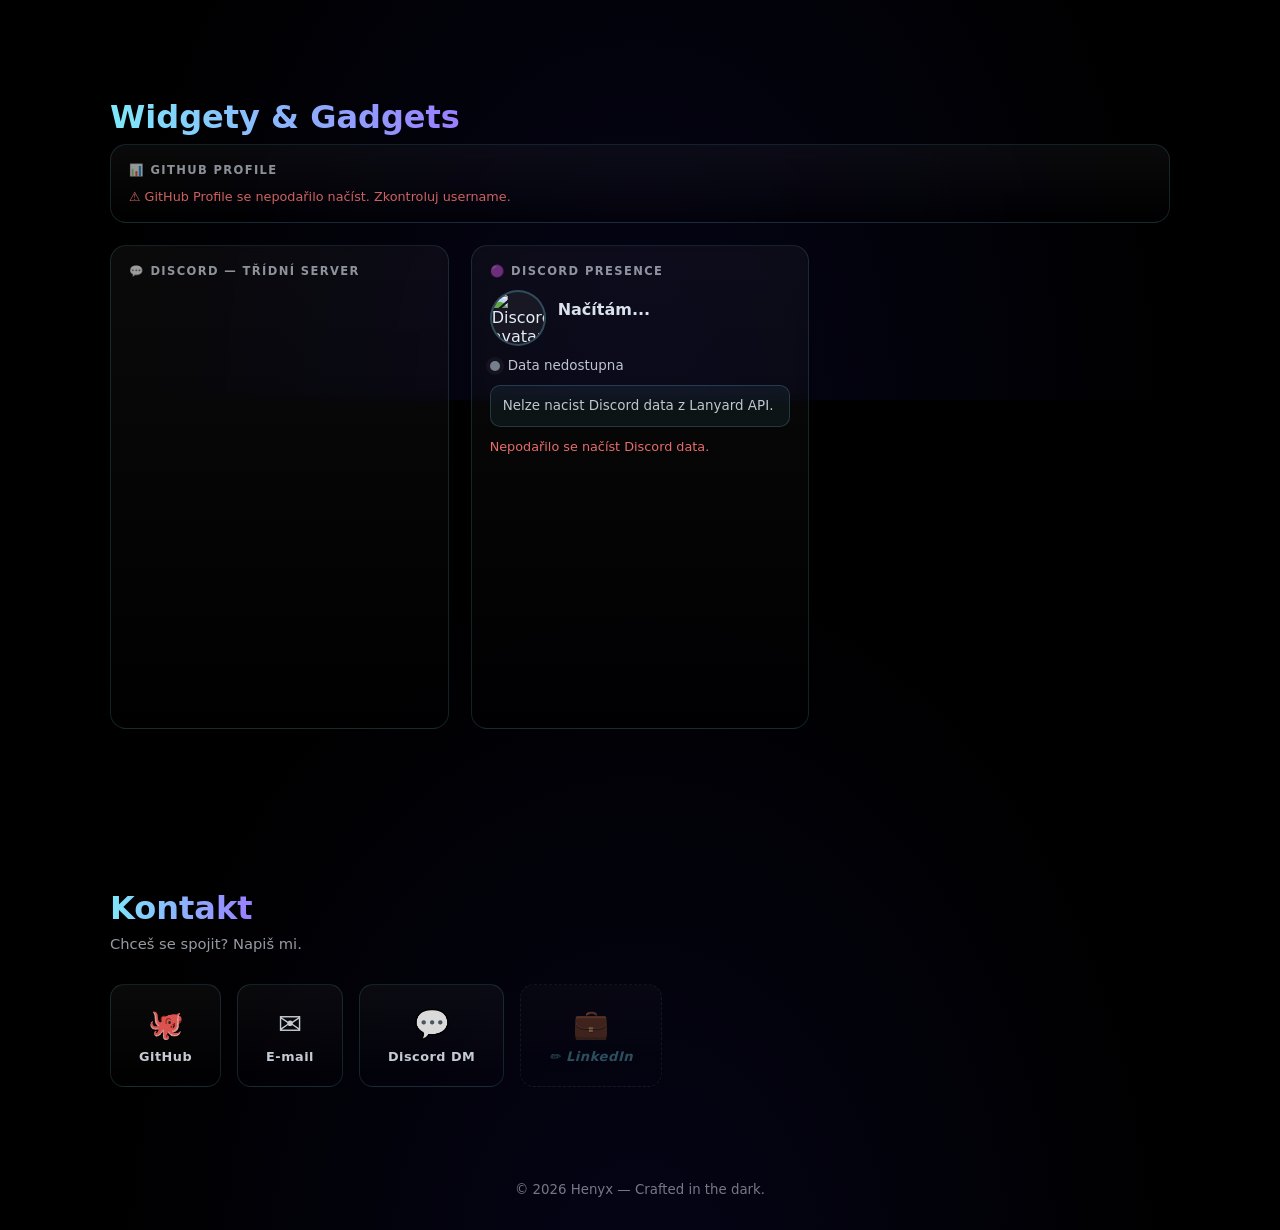
==== commit a82e628e: "feat: add nuclear easter egg animation and styling" ====
--- a/index.html
+++ b/index.html
@@ -12,6 +12,14 @@
 
 <body>
     <canvas id="starfield" aria-hidden="true"></canvas>
+    <div class="nuclear-easter-egg" id="nuclear-easter-egg" aria-hidden="true" hidden>
+        <div class="nuke-container">
+            <div class="flash"></div>
+            <div class="shockwave"></div>
+            <div class="mushroom-cloud"></div>
+            <span class="nuke-label">☢ SECRET EVENT</span>
+        </div>
+    </div>
 
     <header class="site-header">
         <nav class="nav">
--- a/style.css
+++ b/style.css
@@ -42,6 +42,156 @@
   display: block;
   width: 100%;
   height: 100%;
+}
+
+.nuclear-easter-egg {
+  position: fixed;
+  inset: 0;
+  z-index: 9999;
+  pointer-events: none;
+  display: grid;
+  place-items: end center;
+  opacity: 0;
+}
+.nuclear-easter-egg.is-active {
+  animation: nuclear-overlay-fade 4.4s ease-out forwards;
+}
+
+/* Container to center the animation */
+.nuke-container {
+  position: absolute;
+  inset: 0;
+  width: 100vw;
+  height: 100vh;
+  background: rgba(26, 26, 26, 0.12);
+  overflow: hidden;
+  display: flex;
+  justify-content: center;
+  align-items: flex-end;
+}
+
+/* 1. Initial blinding flash */
+.flash {
+  position: absolute;
+  top: 0;
+  left: 0;
+  right: 0;
+  bottom: 0;
+  background: radial-gradient(circle at center, rgba(255, 255, 255, 1), rgba(255, 214, 140, 0.95) 34%, rgba(255, 138, 52, 0.62) 58%, rgba(255, 88, 34, 0.22) 78%);
+  opacity: 0;
+}
+.nuclear-easter-egg.is-active .flash {
+  animation: flash-anim 2s ease-out;
+}
+
+/* 2. Expanding shockwave ring */
+.shockwave {
+  position: absolute;
+  left: 50%;
+  top: 50%;
+  width: 50px;
+  height: 20px;
+  background: rgba(255, 150, 36, 1);
+  box-shadow: 0 0 52px rgba(255, 150, 36, 0.96);
+  border-radius: 50%;
+  transform: translate(-50%, -50%) scale(0);
+  opacity: 0;
+}
+.nuclear-easter-egg.is-active .shockwave {
+  animation: shockwave-anim 3s ease-out forwards;
+}
+
+/* 3. Rising mushroom cloud */
+.mushroom-cloud {
+  position: absolute;
+  left: 50%;
+  top: 50%;
+  width: 100px;
+  height: 100px;
+  background: radial-gradient(circle, #fff4d8 0%, #ffb74d 26%, #ff5f1f 62%, rgba(75, 0, 0, 0) 100%);
+  box-shadow: 0 0 110px rgba(255, 155, 58, 0.9);
+  border-radius: 50%;
+  transform: translate(-50%, -50%);
+  opacity: 0;
+}
+.nuclear-easter-egg.is-active .mushroom-cloud {
+  animation: mushroom-anim 4s ease-out forwards;
+  animation-delay: 0.2s;
+}
+
+.nuke-label {
+  position: absolute;
+  left: 50%;
+  bottom: 20px;
+  transform: translateX(-50%);
+  font-size: 0.72rem;
+  font-weight: 700;
+  color: rgba(255, 232, 214, 0.86);
+  padding: 6px 12px;
+  border-radius: 999px;
+  background: rgba(2, 4, 10, 0.64);
+  border: 1px solid rgba(255, 255, 255, 0.14);
+  letter-spacing: 0.14em;
+  text-transform: uppercase;
+}
+body.nuclear-easter-egg--active #starfield,
+body.nuclear-easter-egg--active .content,
+body.nuclear-easter-egg--active .site-header,
+body.nuclear-easter-egg--active .site-footer {
+  filter: saturate(0.76) contrast(1.16);
+}
+
+@keyframes flash-anim {
+  0% {
+    opacity: 0;
+  }
+  10% {
+    opacity: 1;
+  }
+  100% {
+    opacity: 0;
+  }
+}
+
+@keyframes shockwave-anim {
+  0% {
+    opacity: 1;
+    transform: translate(-50%, -50%) scale(0);
+  }
+  100% {
+    opacity: 0;
+    transform: translate(-50%, -50%) scale(20);
+  }
+}
+
+@keyframes mushroom-anim {
+  0% {
+    transform: translate(-50%, -50%) translateY(0) scale(0.5);
+    opacity: 1;
+  }
+  30% {
+    transform: translate(-50%, -50%) translateY(-34px) scale(1.5);
+    opacity: 1;
+  }
+  100% {
+    transform: translate(-50%, -50%) translateY(-110px) scale(3);
+    opacity: 0;
+  }
+}
+
+@keyframes nuclear-overlay-fade {
+  0% {
+    opacity: 0;
+  }
+  6% {
+    opacity: 1;
+  }
+  82% {
+    opacity: 1;
+  }
+  100% {
+    opacity: 0;
+  }
 }
 
 /* ── Header & Nav ── */
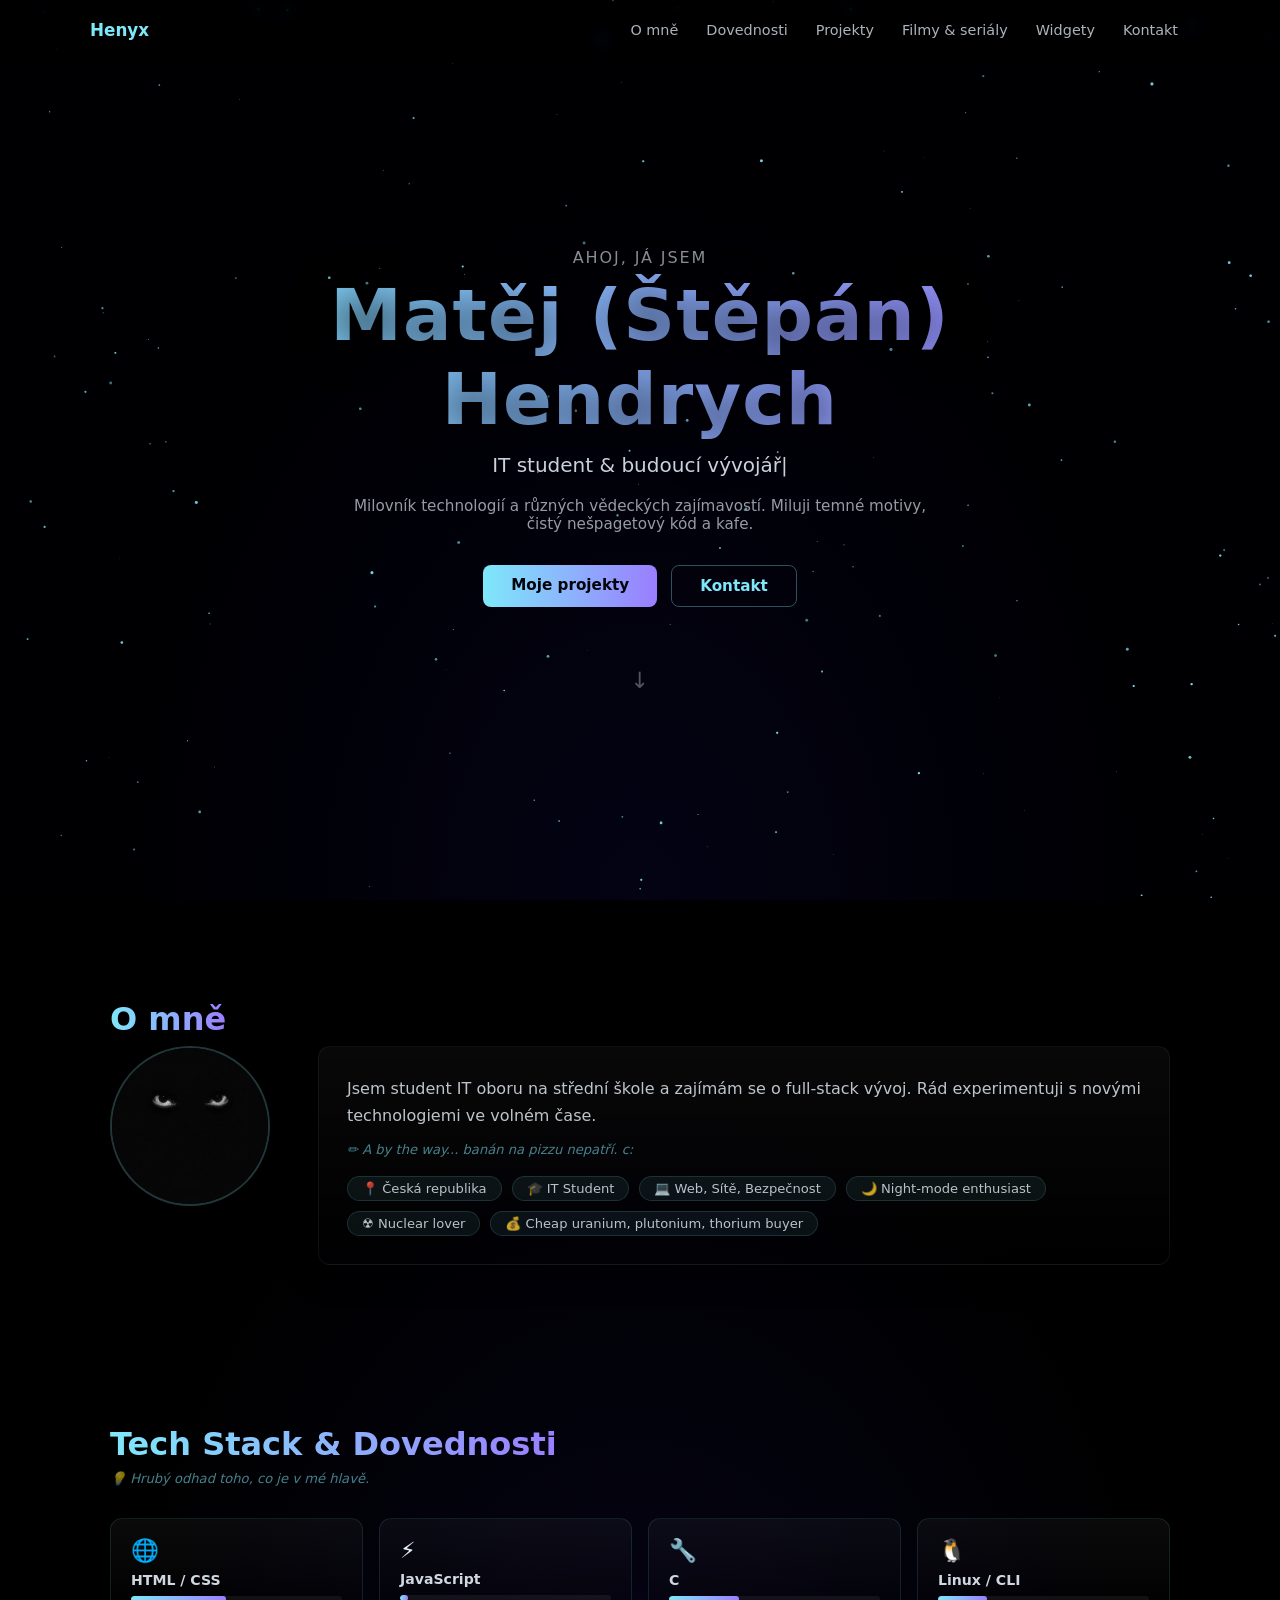
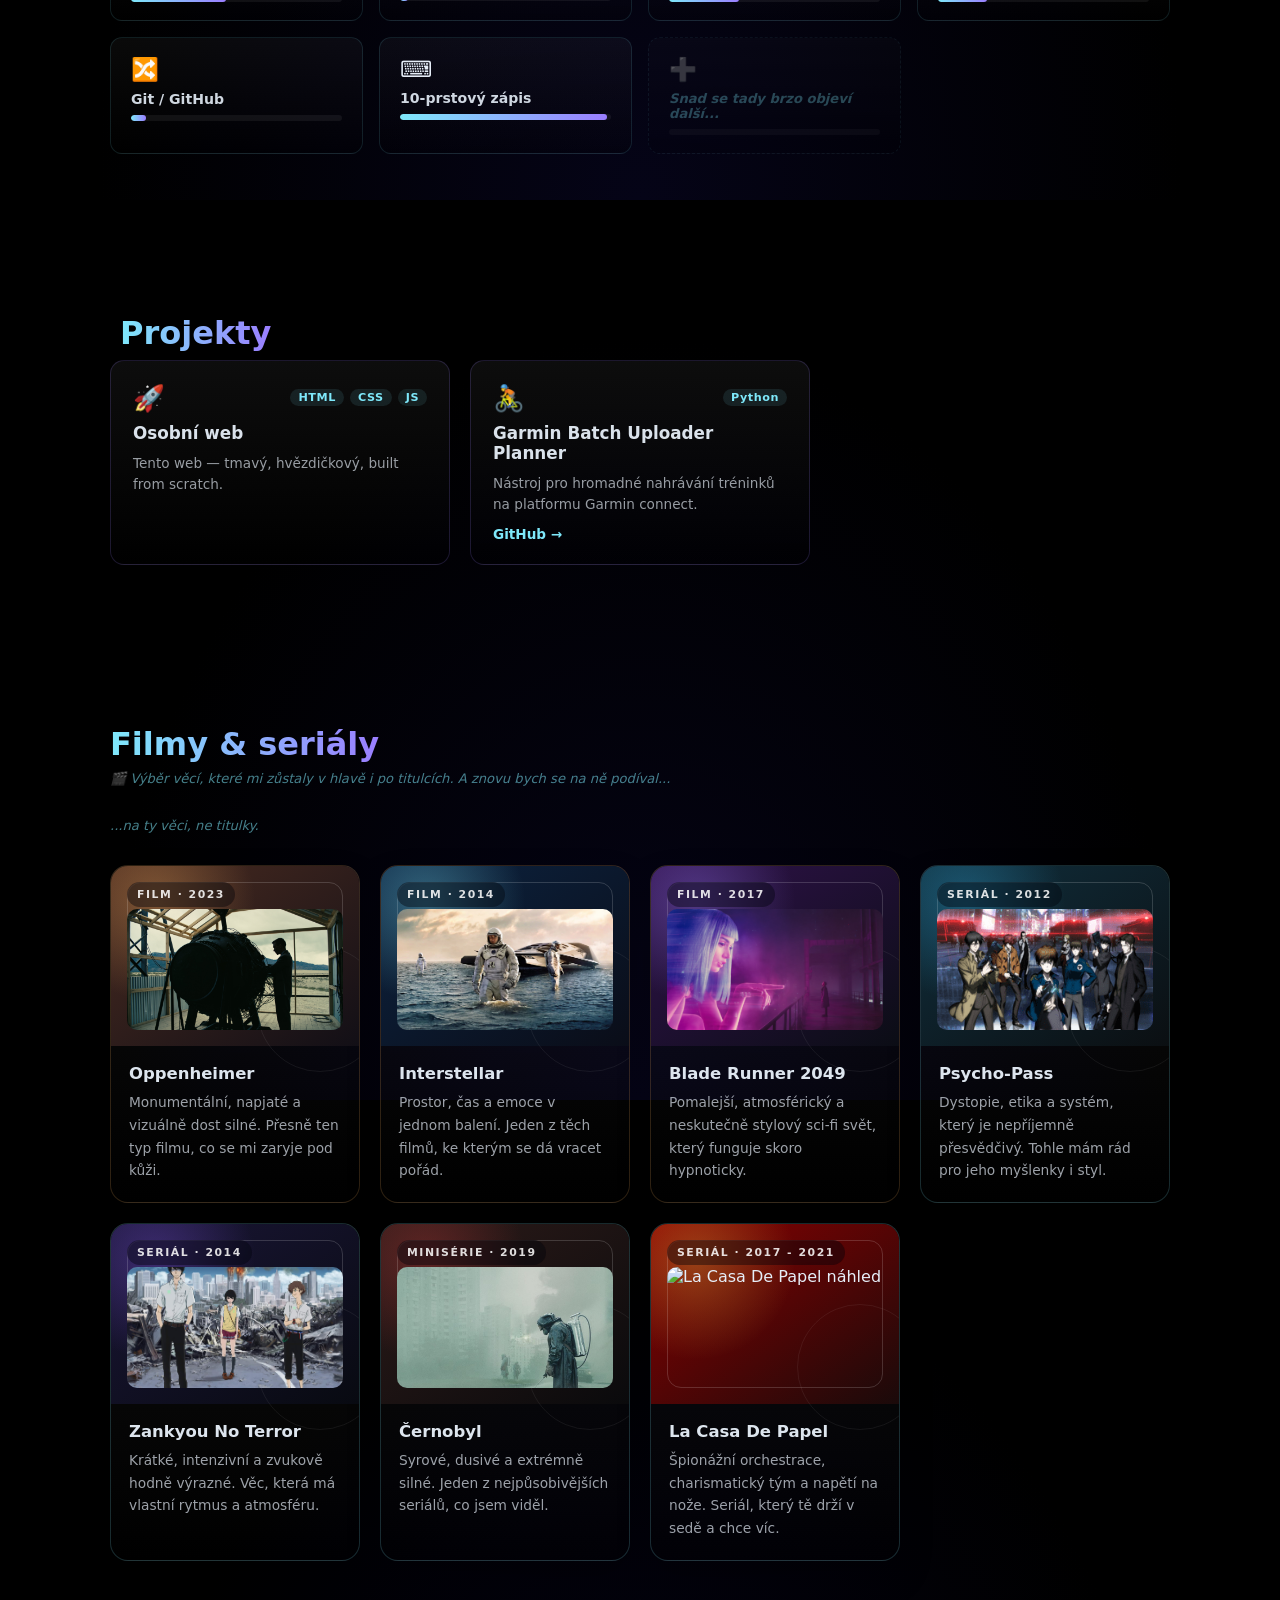
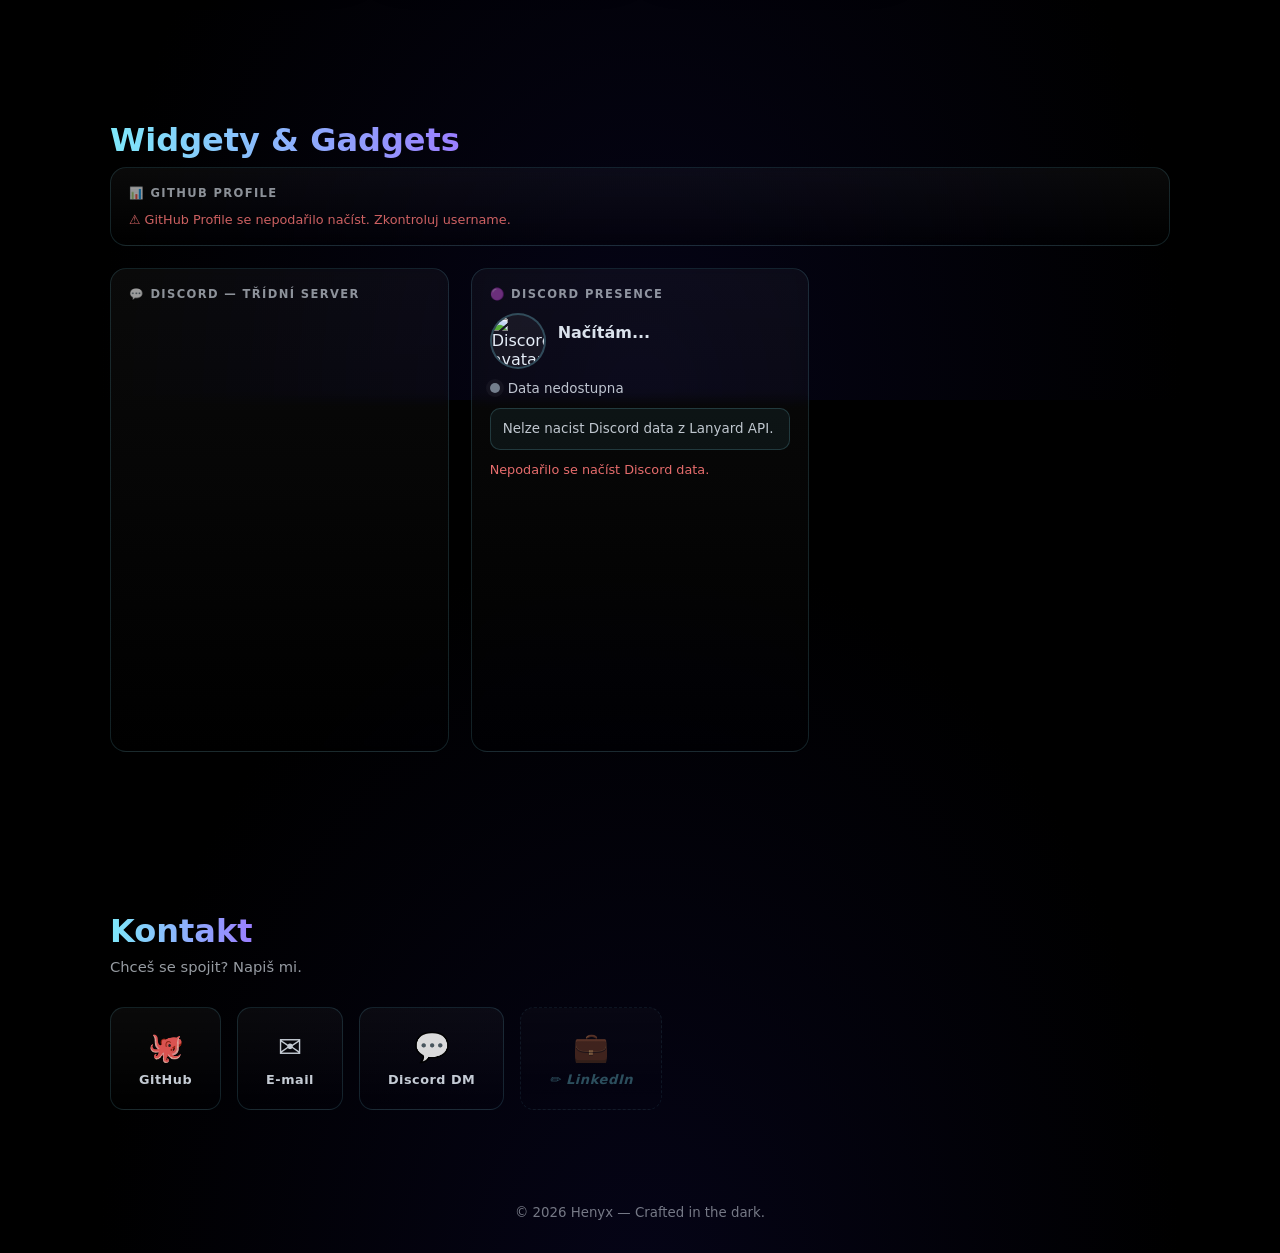
==== commit 95fe66dc: "added another serial" ====
--- a/index.html
+++ b/index.html
@@ -238,6 +238,17 @@
                     <div class="media-card__body">
                         <h3 class="media-card__title">Černobyl</h3>
                         <p class="media-card__desc">Syrové, dusivé a extrémně silné. Jeden z nejpůsobivějších seriálů, co jsem viděl.</p>
+                    </div>
+                </article>
+
+                <article class="media-card media-card--series" style="--media-a:#8b0000; --media-b:#1a0a0a; --media-glow:rgba(220, 180, 60, 0.35);">
+                    <div class="media-card__poster">
+                        <span class="media-card__badge">Seriál · 2017 - 2021</span>
+                        <img class="media-card__thumb" src="thumbnails/lacasadepapel.jpg" alt="La Casa De Papel náhled" loading="lazy">
+                    </div>
+                    <div class="media-card__body">
+                        <h3 class="media-card__title">La Casa De Papel</h3>
+                        <p class="media-card__desc">Špionážní orchestrace, charismatický tým a napětí na nože. Seriál, který tě drží v sedě a chce víc.</p>
                     </div>
                 </article>
             </div>
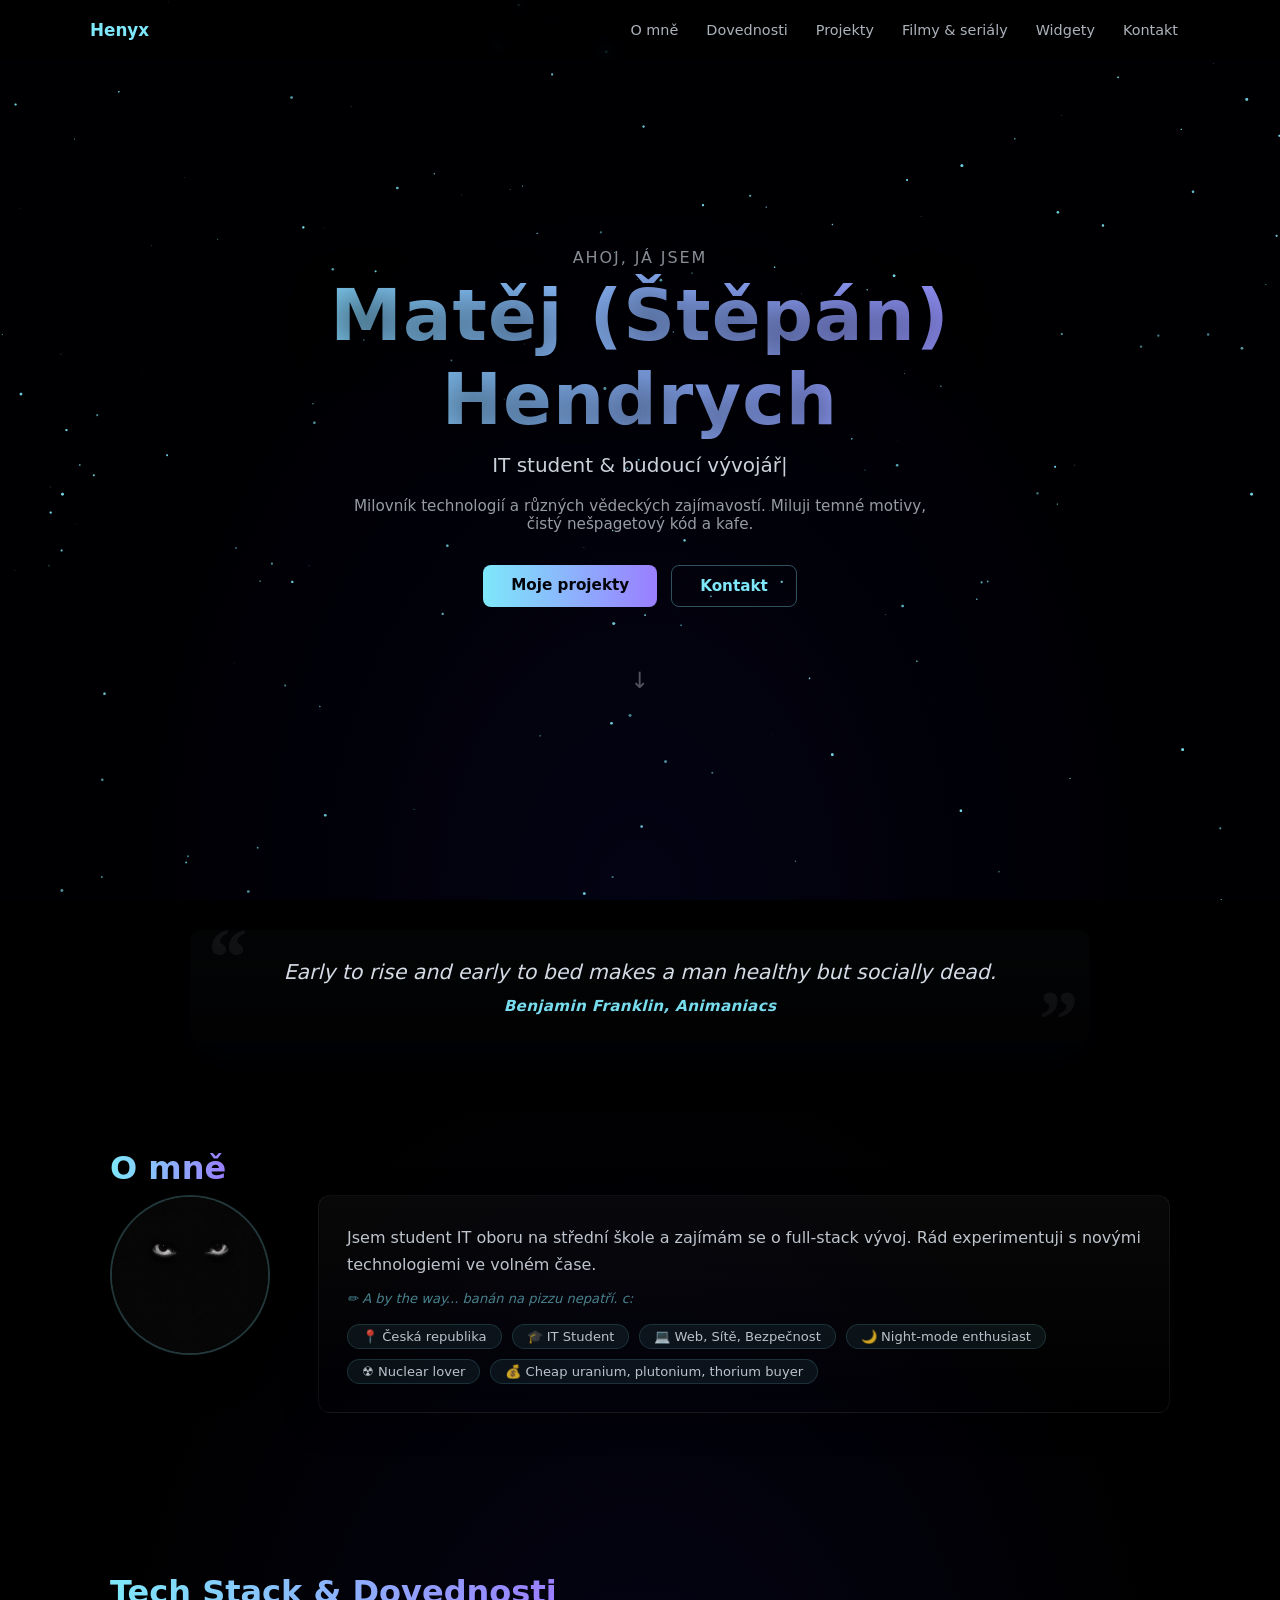
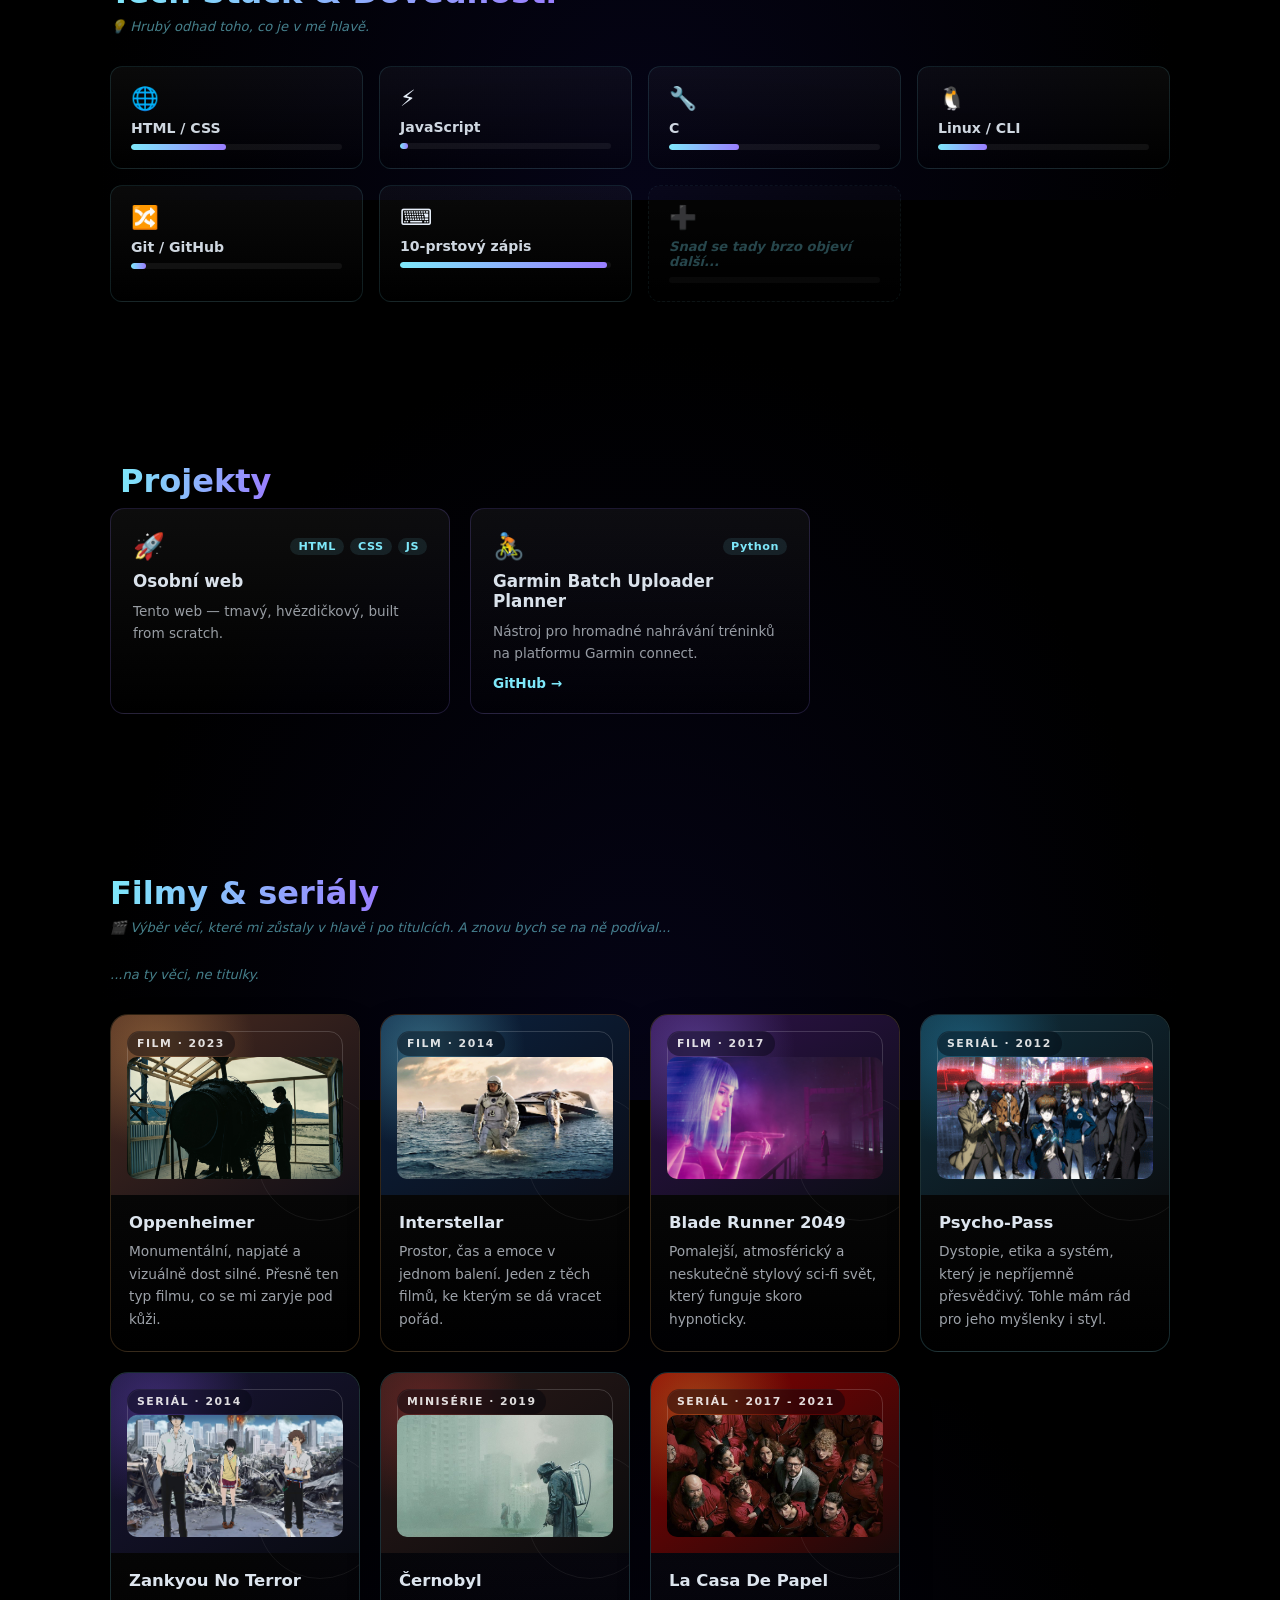
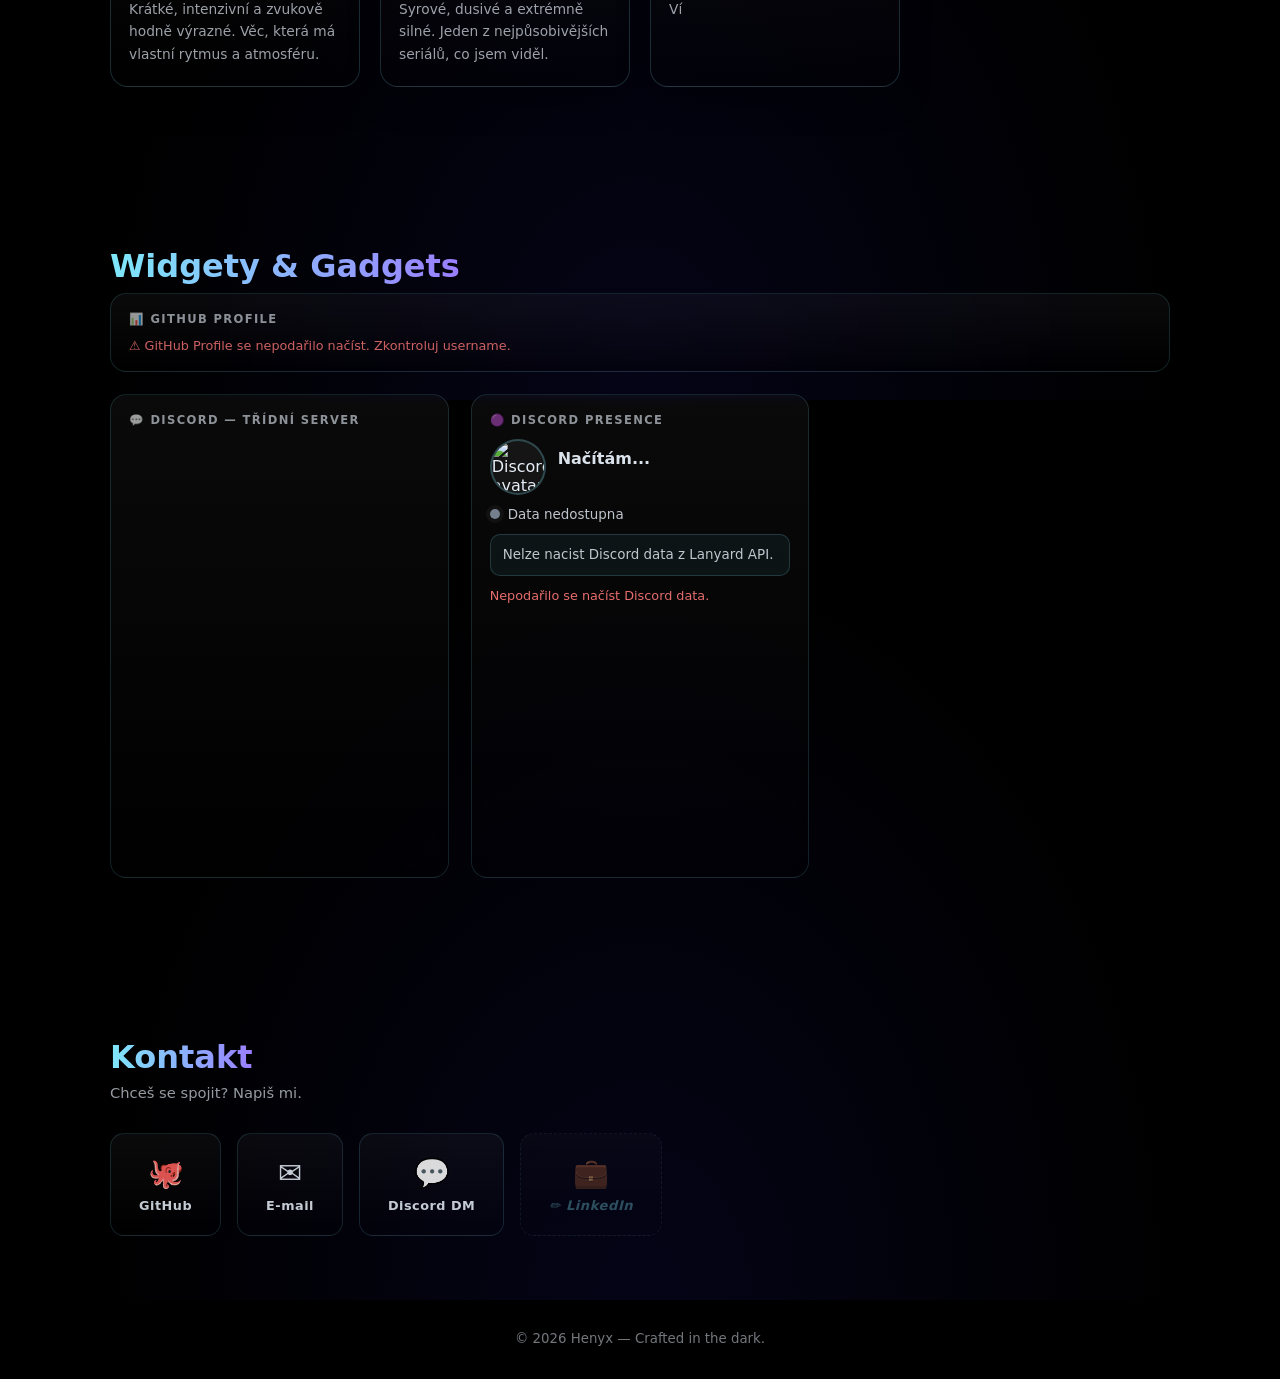
==== commit 37e740af: "feat: add quote section with styling to enhance content presentation" ====
--- a/index.html
+++ b/index.html
@@ -55,6 +55,11 @@
             </div>
             <div class="scroll-hint" aria-hidden="true">↓</div>
         </section>
+
+        <blockquote class="section-quote">
+            <p class="quote-text">Early to rise and early to bed makes a man healthy but socially dead.</p>
+            <footer class="quote-signature">Benjamin Franklin, Animaniacs</footer>
+        </blockquote>
 
         <!-- ═══════════════════ O MNĚ ═══════════════════ -->
         <section id="about" class="section">
@@ -244,11 +249,11 @@
                 <article class="media-card media-card--series" style="--media-a:#8b0000; --media-b:#1a0a0a; --media-glow:rgba(220, 180, 60, 0.35);">
                     <div class="media-card__poster">
                         <span class="media-card__badge">Seriál · 2017 - 2021</span>
-                        <img class="media-card__thumb" src="thumbnails/lacasadepapel.jpg" alt="La Casa De Papel náhled" loading="lazy">
+                        <img class="media-card__thumb" src="thumbnails/laCasaDePapel.jpg" alt="La Casa De Papel náhled" loading="lazy">
                     </div>
                     <div class="media-card__body">
                         <h3 class="media-card__title">La Casa De Papel</h3>
-                        <p class="media-card__desc">Špionážní orchestrace, charismatický tým a napětí na nože. Seriál, který tě drží v sedě a chce víc.</p>
+                        <p class="media-card__desc">Ví</p>
                     </div>
                 </article>
             </div>
--- a/style.css
+++ b/style.css
@@ -398,6 +398,77 @@
   color: rgba(230, 238, 248, 0.35);
   font-size: 1.4rem;
   animation: bounce 2s infinite;
+}
+
+.section-quote {
+  position: relative;
+  max-width: 900px;
+  margin: 30px auto 6px;
+  padding: 28px 36px;
+  background: linear-gradient(180deg, rgba(126,232,250,0.02), rgba(154,126,255,0.01));
+  color: rgba(230, 238, 248, 0.88);
+  font-style: italic;
+  font-size: 1.18rem;
+  border-radius: 12px;
+  box-shadow: 0 18px 40px rgba(2,4,10,0.6);
+  text-align: center;
+  overflow: visible;
+}
+
+.section-quote::before,
+.section-quote::after {
+  position: absolute;
+  font-family: serif;
+  font-weight: 700;
+  color: rgba(230, 238, 248, 0.06);
+}
+.section-quote::before {
+  content: "“";
+  left: 14px;
+  top: -6px;
+  font-size: 5.2rem;
+  line-height: 0.8;
+}
+.section-quote::after {
+  content: "”";
+  right: 14px;
+  bottom: -10px;
+  font-size: 5.2rem;
+  line-height: 0.8;
+}
+
+.section-quote .quote-text {
+  margin: 0;
+  color: rgba(230,238,248,0.92);
+  font-size: 1.28rem;
+  font-style: italic;
+  line-height: 1.4;
+}
+
+.section-quote .quote-signature {
+  display: block;
+  margin-top: 10px;
+  font-size: 0.95rem;
+  color: var(--accent);
+  font-weight: 700;
+  opacity: 0.95;
+  letter-spacing: 0.02em;
+}
+
+@media (max-width: 640px) {
+  .section-quote {
+    margin: 20px 12px;
+    padding: 18px 16px;
+    font-size: 1rem;
+    border-radius: 10px;
+  }
+  .section-quote::before,
+  .section-quote::after {
+    font-size: 3.2rem;
+  }
+  .section-quote .quote-text {
+    font-size: 1.05rem;
+  }
 }
 @keyframes bounce {
   0%,
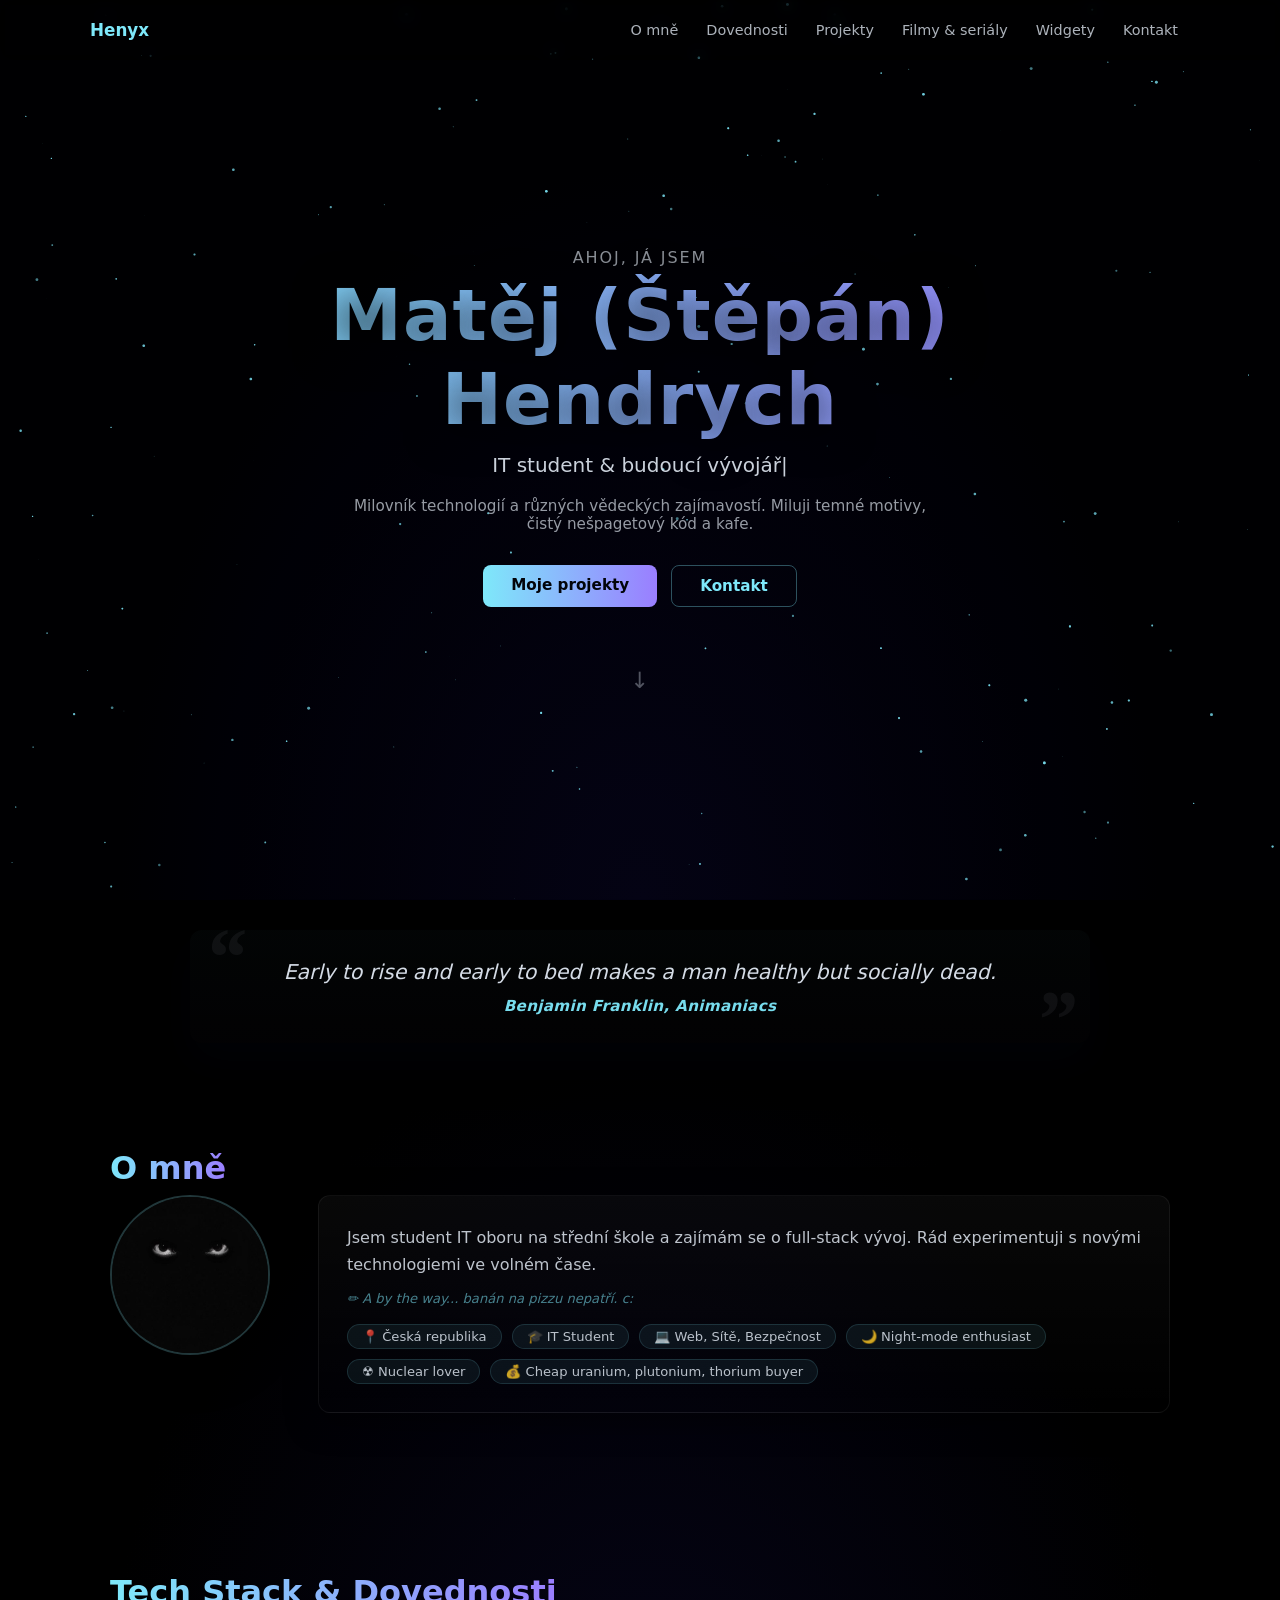
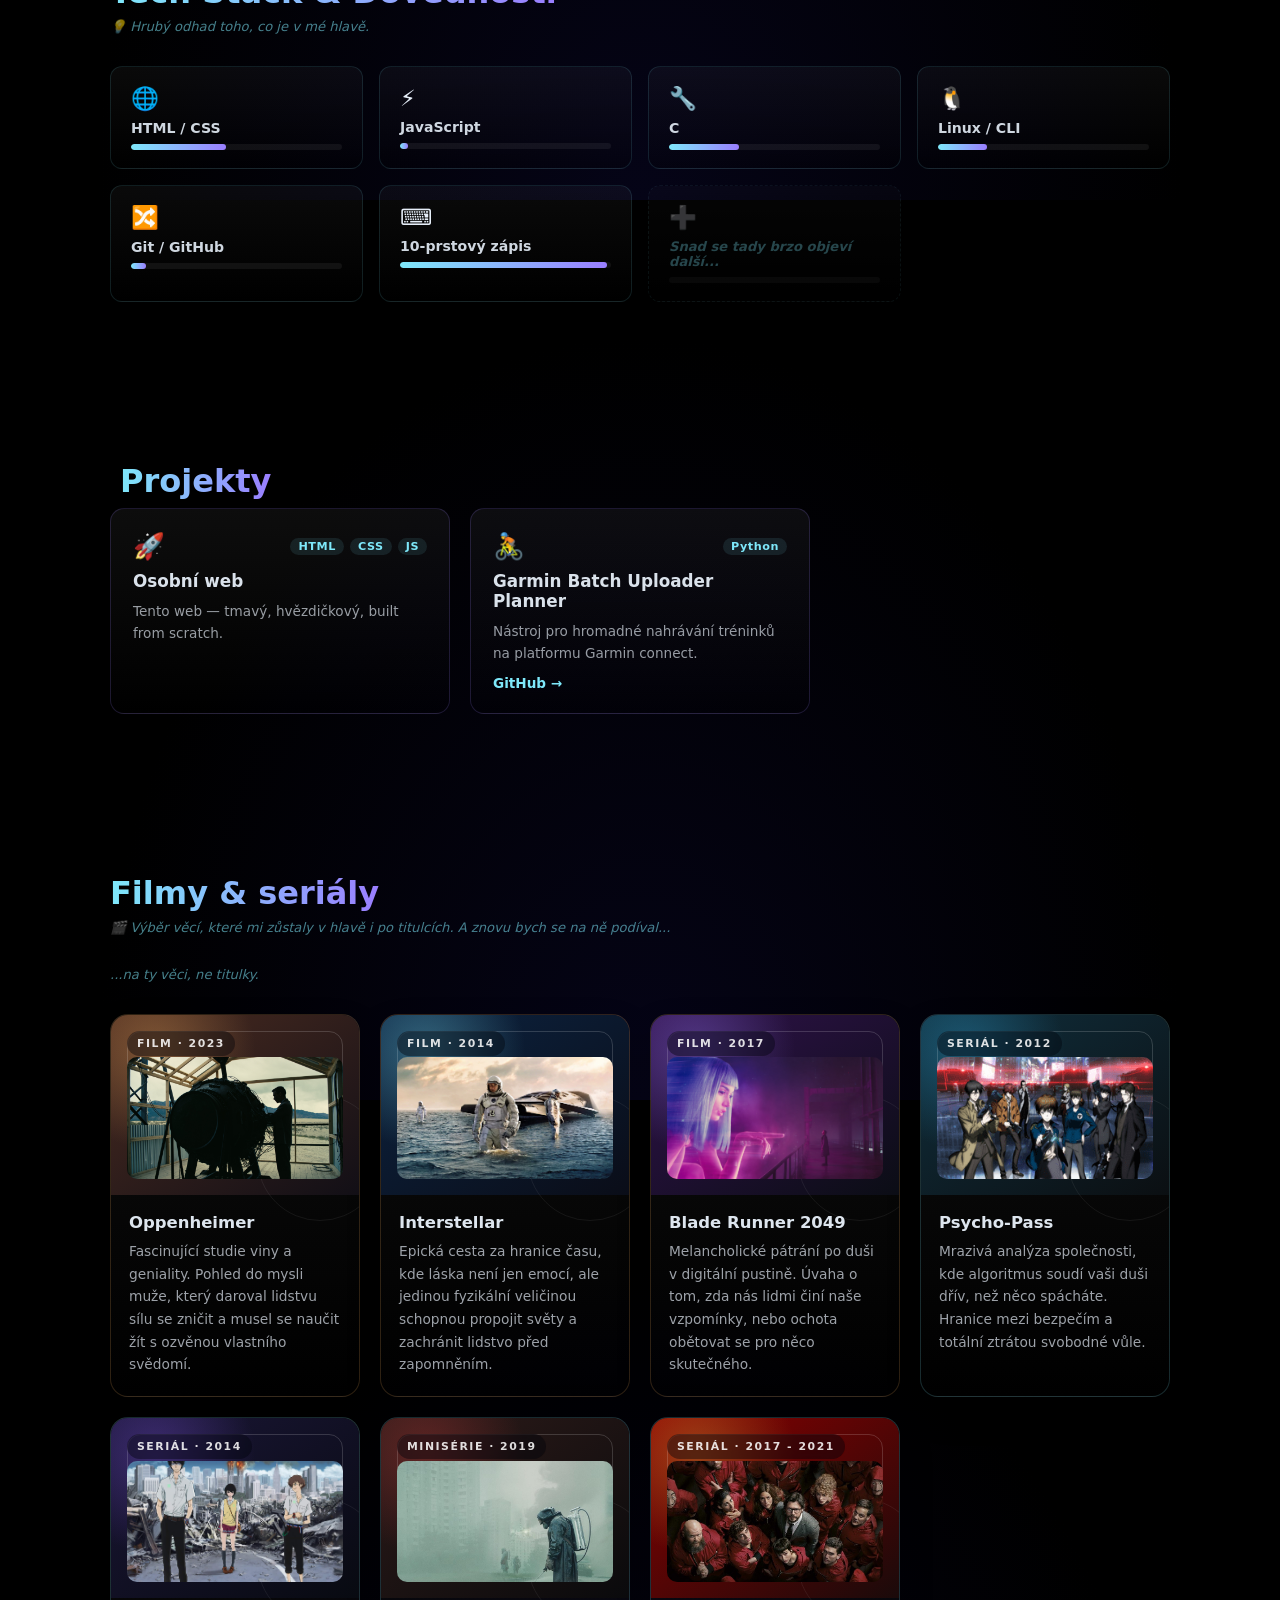
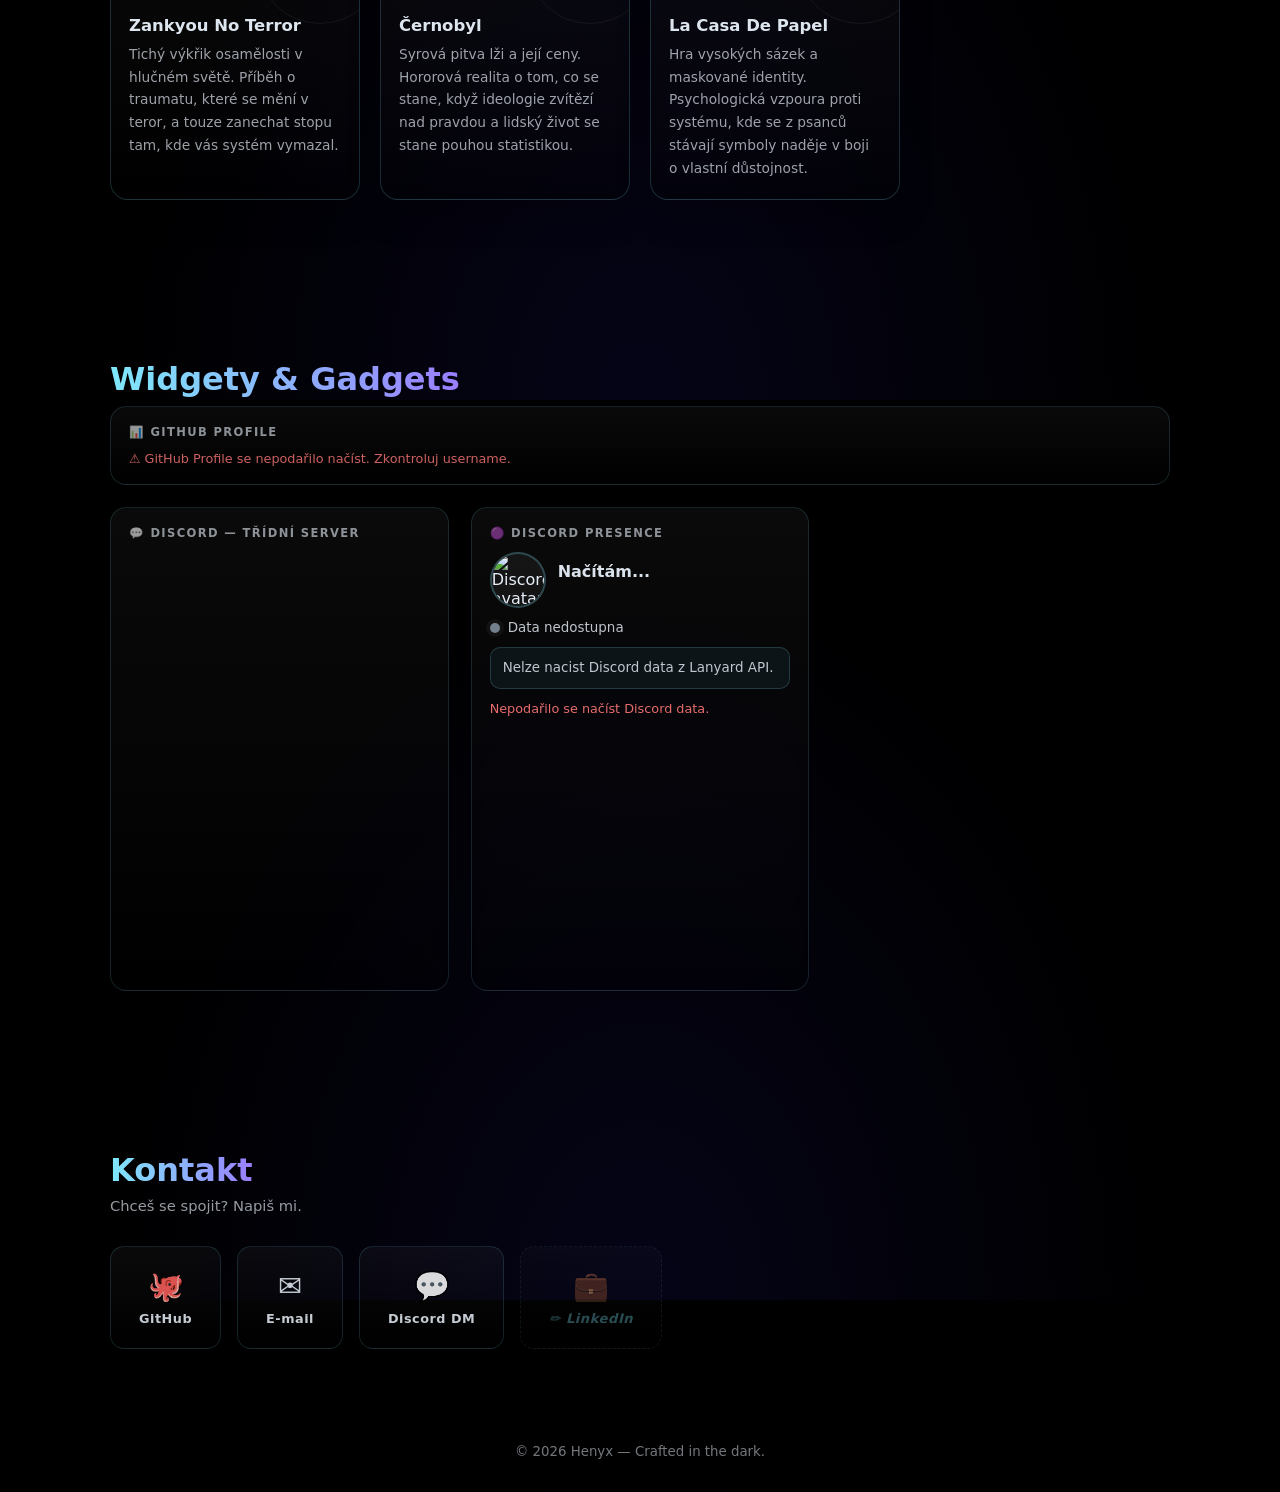
==== commit 8b06efb9: "edit: Refined films and serials desc. Co-authored-by: Copilot <copilot@github.com>" ====
--- a/index.html
+++ b/index.html
@@ -187,7 +187,7 @@
                     </div>
                     <div class="media-card__body">
                         <h3 class="media-card__title">Oppenheimer</h3>
-                        <p class="media-card__desc">Monumentální, napjaté a vizuálně dost silné. Přesně ten typ filmu, co se mi zaryje pod kůži.</p>
+                        <p class="media-card__desc">Fascinující studie viny a geniality. Pohled do mysli muže, který daroval lidstvu sílu se zničit a musel se naučit žít s ozvěnou vlastního svědomí.</p>
                     </div>
                 </article>
 
@@ -198,7 +198,7 @@
                     </div>
                     <div class="media-card__body">
                         <h3 class="media-card__title">Interstellar</h3>
-                        <p class="media-card__desc">Prostor, čas a emoce v jednom balení. Jeden z těch filmů, ke kterým se dá vracet pořád.</p>
+                        <p class="media-card__desc">Epická cesta za hranice času, kde láska není jen emocí, ale jedinou fyzikální veličinou schopnou propojit světy a zachránit lidstvo před zapomněním.</p>
                     </div>
                 </article>
 
@@ -209,7 +209,7 @@
                     </div>
                     <div class="media-card__body">
                         <h3 class="media-card__title">Blade Runner 2049</h3>
-                        <p class="media-card__desc">Pomalejší, atmosférický a neskutečně stylový sci-fi svět, který funguje skoro hypnoticky.</p>
+                        <p class="media-card__desc">Melancholické pátrání po duši v digitální pustině. Úvaha o tom, zda nás lidmi činí naše vzpomínky, nebo ochota obětovat se pro něco skutečného.</p>
                     </div>
                 </article>
 
@@ -220,7 +220,7 @@
                     </div>
                     <div class="media-card__body">
                         <h3 class="media-card__title">Psycho-Pass</h3>
-                        <p class="media-card__desc">Dystopie, etika a systém, který je nepříjemně přesvědčivý. Tohle mám rád pro jeho myšlenky i styl.</p>
+                        <p class="media-card__desc">Mrazivá analýza společnosti, kde algoritmus soudí vaši duši dřív, než něco spácháte. Hranice mezi bezpečím a totální ztrátou svobodné vůle.</p>
                     </div>
                 </article>
 
@@ -231,7 +231,7 @@
                     </div>
                     <div class="media-card__body">
                         <h3 class="media-card__title">Zankyou No Terror</h3>
-                        <p class="media-card__desc">Krátké, intenzivní a zvukově hodně výrazné. Věc, která má vlastní rytmus a atmosféru.</p>
+                        <p class="media-card__desc">Tichý výkřik osamělosti v hlučném světě. Příběh o traumatu, které se mění v teror, a touze zanechat stopu tam, kde vás systém vymazal.</p>
                     </div>
                 </article>
 
@@ -242,7 +242,7 @@
                     </div>
                     <div class="media-card__body">
                         <h3 class="media-card__title">Černobyl</h3>
-                        <p class="media-card__desc">Syrové, dusivé a extrémně silné. Jeden z nejpůsobivějších seriálů, co jsem viděl.</p>
+                        <p class="media-card__desc">Syrová pitva lži a její ceny. Hororová realita o tom, co se stane, když ideologie zvítězí nad pravdou a lidský život se stane pouhou statistikou.</p>
                     </div>
                 </article>
 
@@ -253,7 +253,7 @@
                     </div>
                     <div class="media-card__body">
                         <h3 class="media-card__title">La Casa De Papel</h3>
-                        <p class="media-card__desc">Ví</p>
+                        <p class="media-card__desc">Hra vysokých sázek a maskované identity. Psychologická vzpoura proti systému, kde se z psanců stávají symboly naděje v boji o vlastní důstojnost.</p>
                     </div>
                 </article>
             </div>
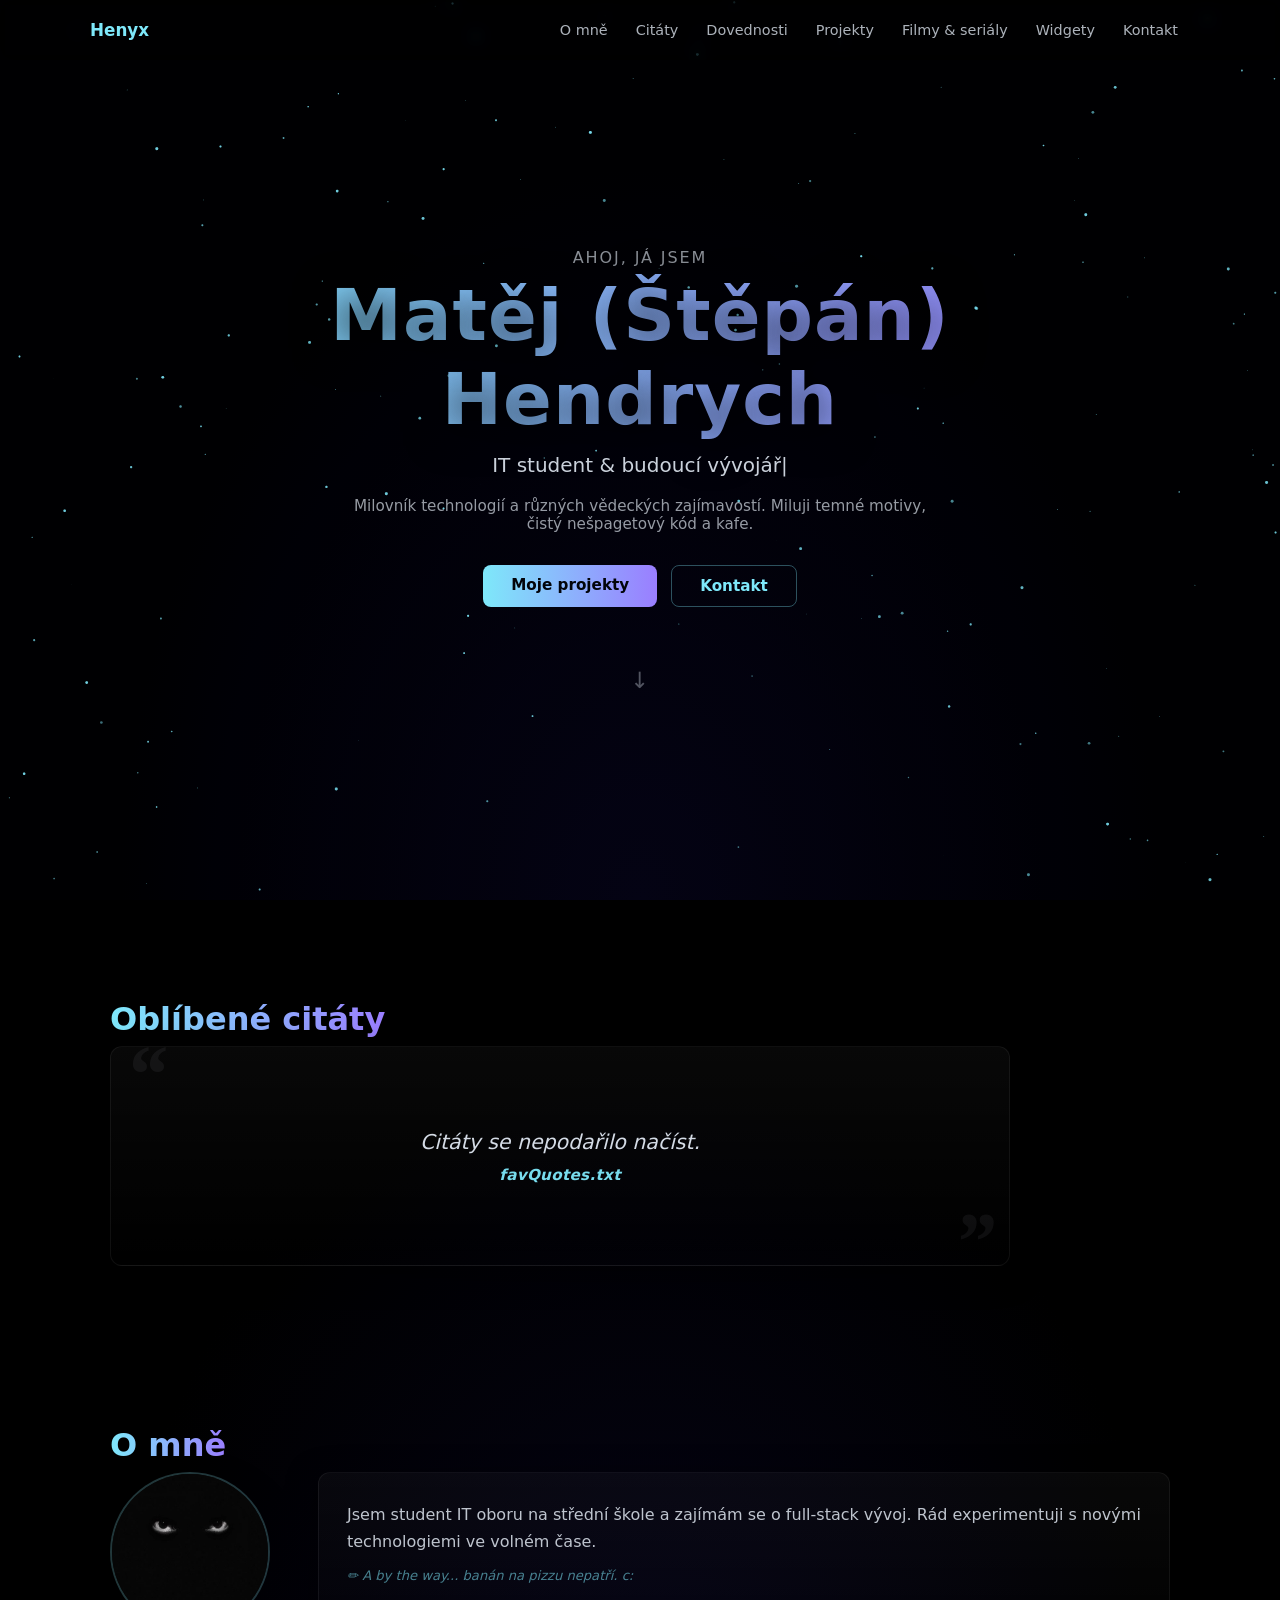
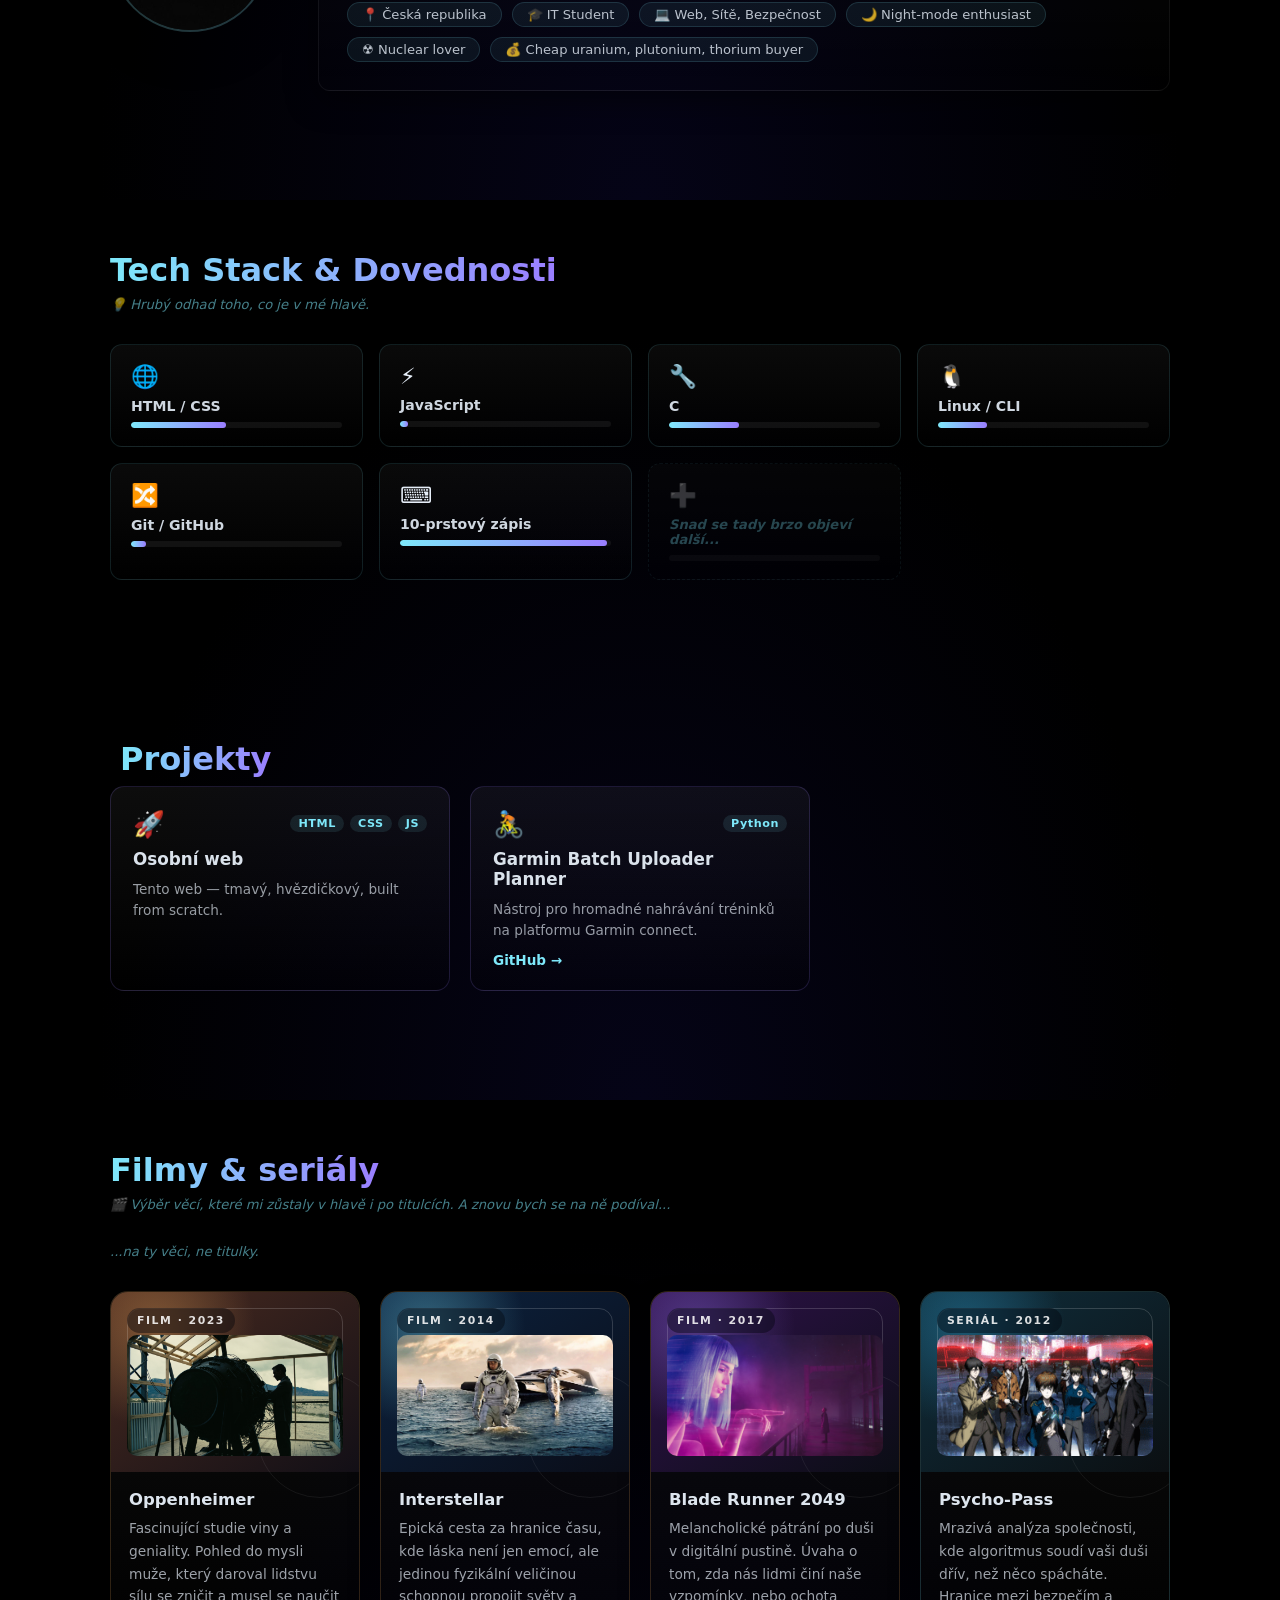
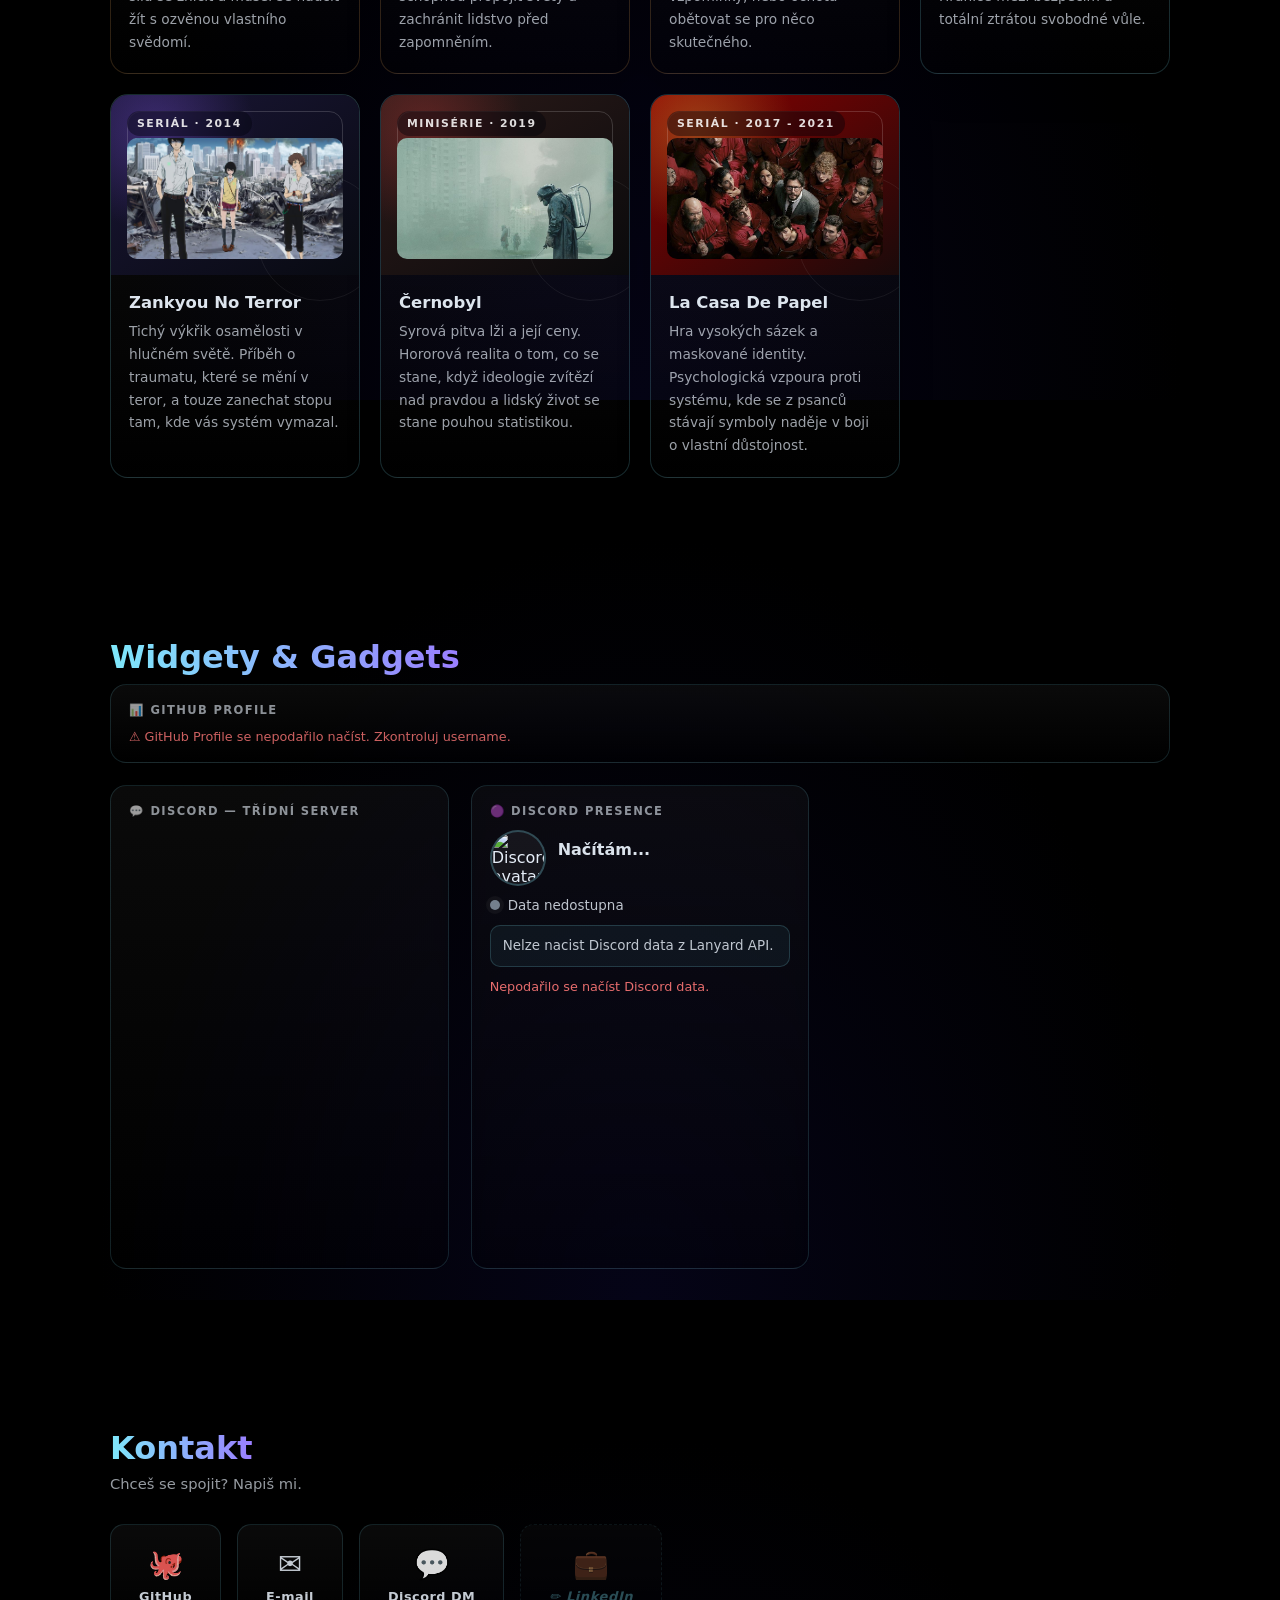
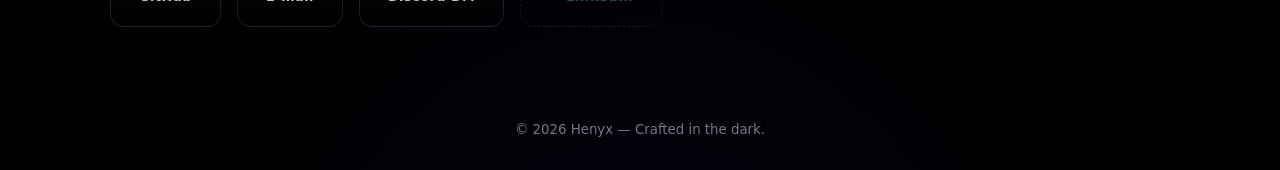
==== commit 7caa2f9e: "added discord auth" ====
--- a/index.html
+++ b/index.html
@@ -29,6 +29,7 @@
             </button>
             <div class="nav-links">
                 <a href="#about">O mně</a>
+                <a href="#favorite-quotes">Citáty</a>
                 <a href="#skills">Dovednosti</a>
                 <a href="#projects">Projekty</a>
                 <a href="#watchlist">Filmy &amp; seriály</a>
@@ -56,10 +57,13 @@
             <div class="scroll-hint" aria-hidden="true">↓</div>
         </section>
 
-        <blockquote class="section-quote">
-            <p class="quote-text">Early to rise and early to bed makes a man healthy but socially dead.</p>
-            <footer class="quote-signature">Benjamin Franklin, Animaniacs</footer>
-        </blockquote>
+        <section id="favorite-quotes" class="section favorite-quotes">
+            <h2 class="section-title">Oblíbené citáty</h2>
+            <blockquote class="section-quote favorite-quotes__featured panel" id="quote-card">
+                <p class="quote-text" id="featured-quote">Načítám citáty...</p>
+                <footer class="quote-signature" id="featured-quote-author">favQuotes.txt</footer>
+            </blockquote>
+        </section>
 
         <!-- ═══════════════════ O MNĚ ═══════════════════ -->
         <section id="about" class="section">
--- a/style.css
+++ b/style.css
@@ -453,6 +453,29 @@
   font-weight: 700;
   opacity: 0.95;
   letter-spacing: 0.02em;
+}
+
+.favorite-quotes__featured {
+  margin: 0;
+  align-self: stretch;
+}
+
+.favorite-quotes .section-quote {
+  min-height: 220px;
+  display: flex;
+  flex-direction: column;
+  justify-content: center;
+}
+
+.favorite-quotes .section-quote.is-updating {
+  will-change: transform, opacity;
+}
+
+@media (prefers-reduced-motion: reduce) {
+  .favorite-quotes .section-quote {
+    transition: none !important;
+    animation: none !important;
+  }
 }
 
 @media (max-width: 640px) {
